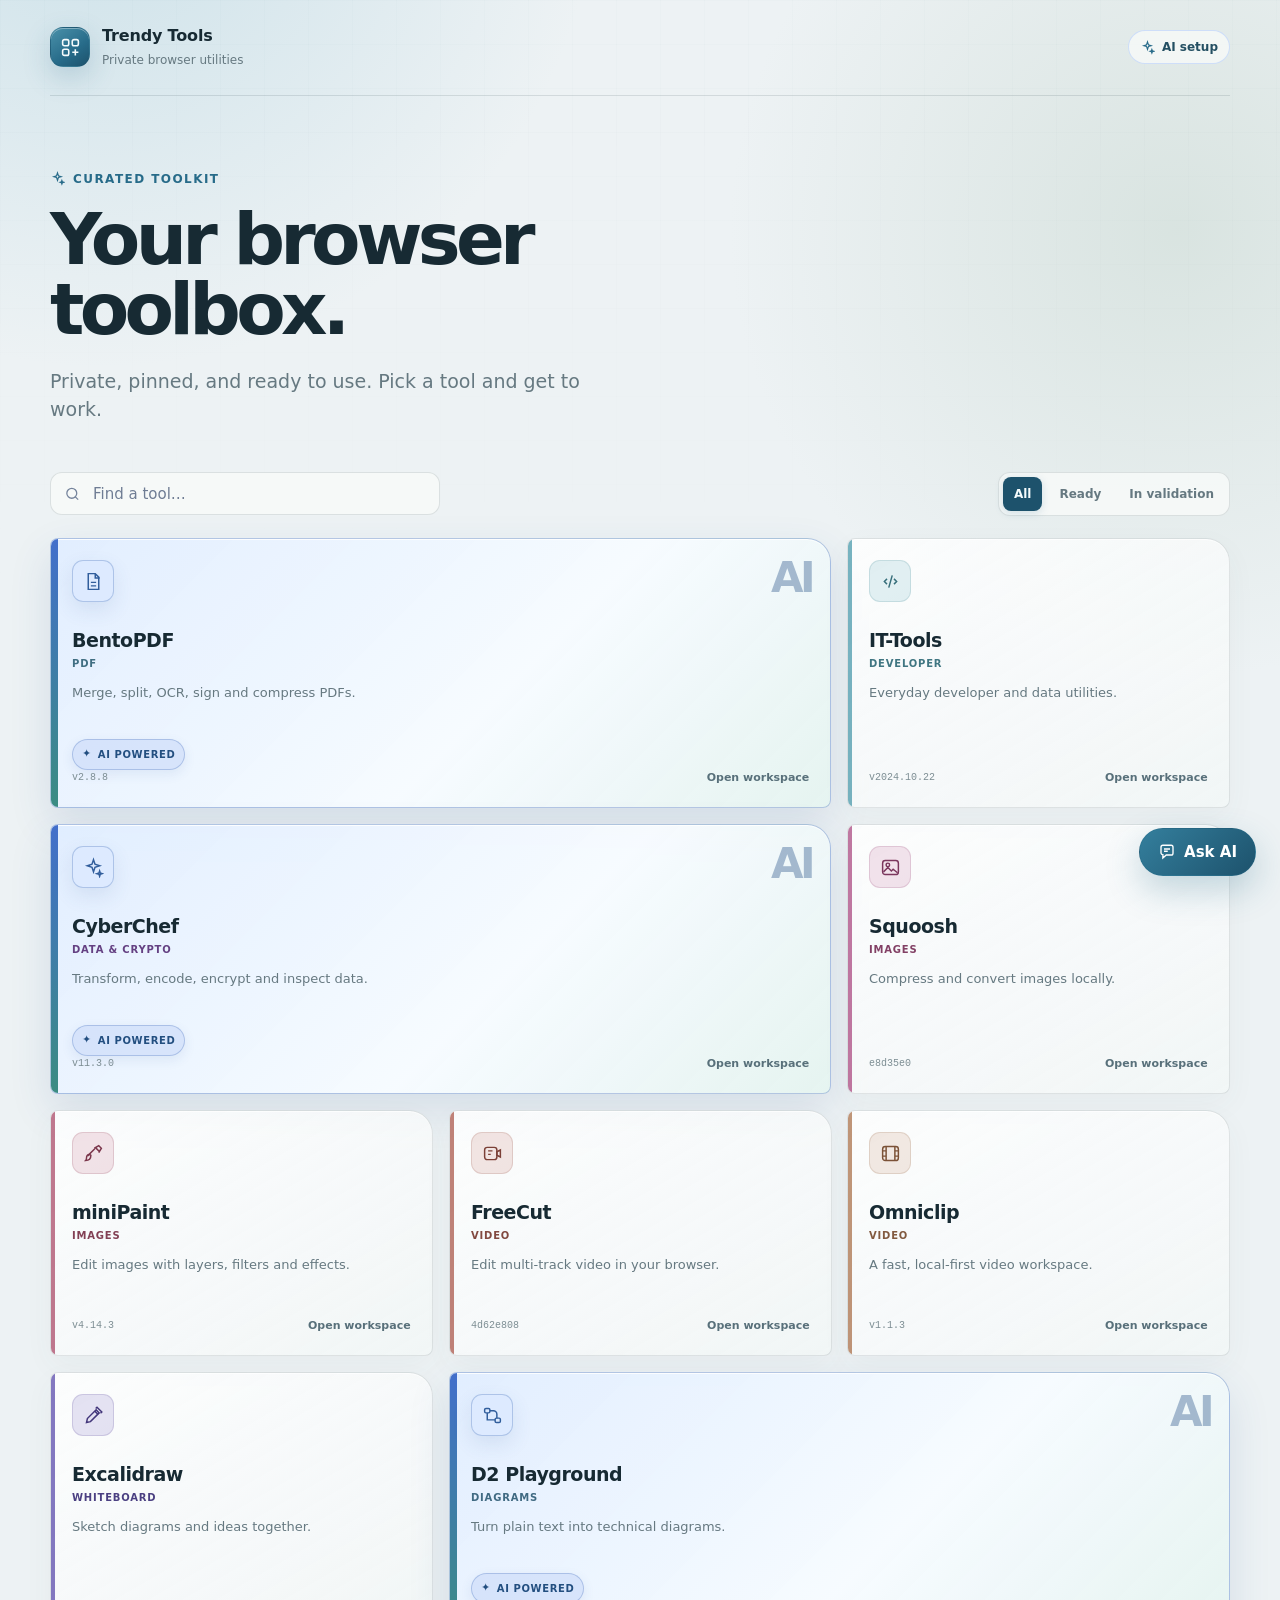
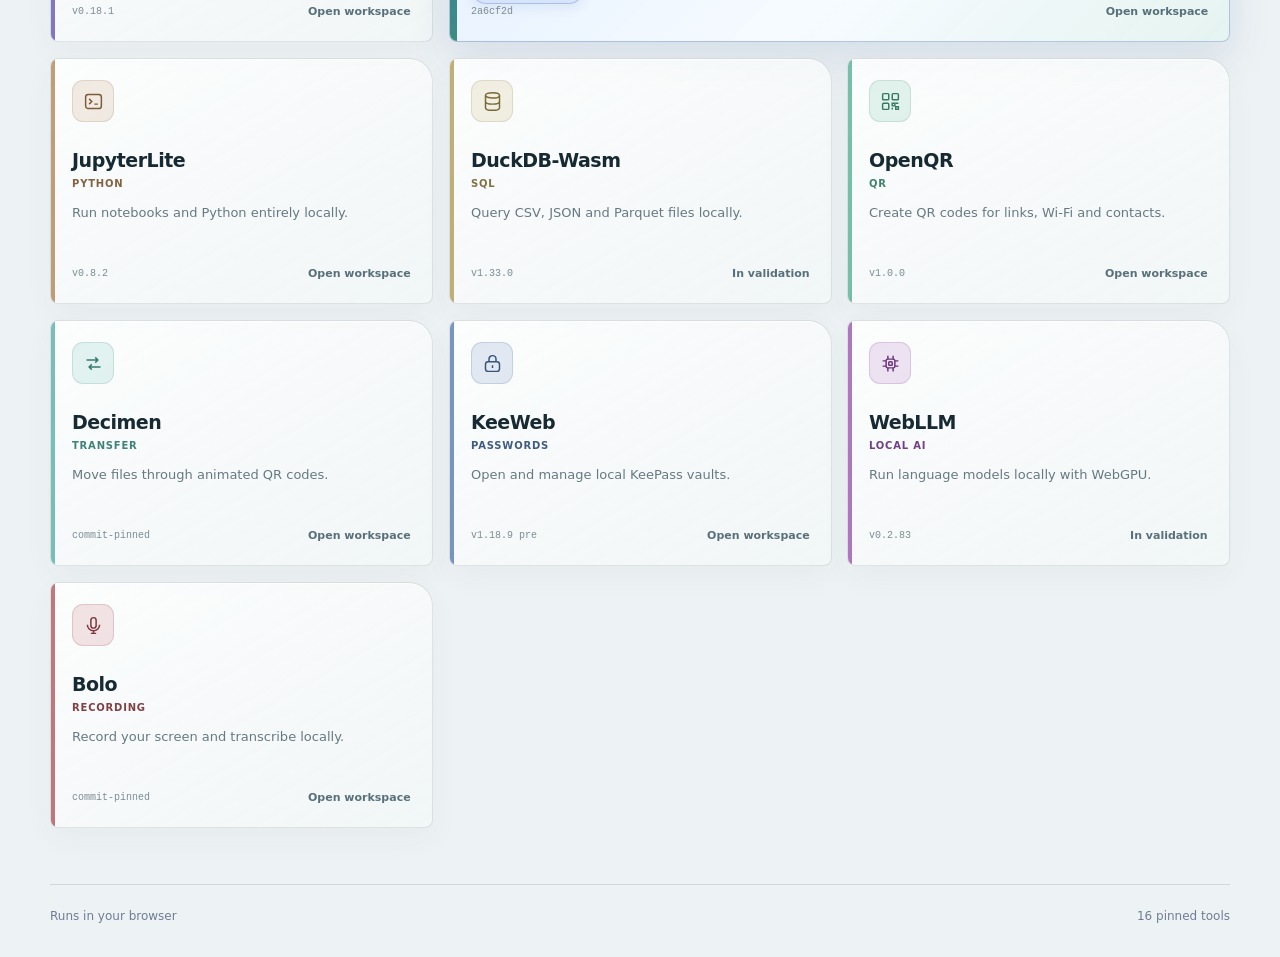
==== index.html @ bb96a2ab "feat: highlight AI-powered dashboard tools" ====
<!doctype html>
<html lang="en">
<head>
  <meta charset="utf-8">
  <meta name="viewport" content="width=device-width, initial-scale=1">
  <meta name="theme-color" content="#edf2f4">
  <link rel="icon" href="data:image/svg+xml,%3Csvg xmlns='http://www.w3.org/2000/svg' viewBox='0 0 64 64'%3E%3Crect width='64' height='64' rx='16' fill='%23536fe9'/%3E%3Cg fill='none' stroke='white' stroke-width='5' stroke-linecap='round' stroke-linejoin='round'%3E%3Crect x='16' y='16' width='13' height='13' rx='3'/%3E%3Crect x='35' y='16' width='13' height='13' rx='3'/%3E%3Crect x='16' y='35' width='13' height='13' rx='3'/%3E%3Cpath d='M41.5 35v13M35 41.5h13'/%3E%3C/g%3E%3C/svg%3E">
  <title>Trendy Tools — Private browser utilities</title>
  <meta name="description" content="A curated collection of private, version-locked browser tools.">
  <style>
    :root {
      color-scheme: light;
      --bg: #edf2f4;
      --surface: rgba(255, 255, 255, .7);
      --surface-solid: #f8faf9;
      --surface-hover: #ffffff;
      --line: rgba(35, 55, 66, .13);
      --line-strong: rgba(35, 55, 66, .24);
      --text: #172a33;
      --muted: #667981;
      --blue: #276b89;
      --blue-strong: #1d526c;
      --green: #28795c;
      --amber: #a76a22;
      --shadow: 0 22px 60px rgba(41, 62, 72, .12);
    }

    * { box-sizing: border-box; }
    html { scroll-behavior: smooth; }
    body {
      margin: 0;
      min-height: 100vh;
      color: var(--text);
      background:
        radial-gradient(circle at 8% -5%, rgba(164, 205, 220, .45), transparent 31rem),
        radial-gradient(circle at 92% 9%, rgba(206, 220, 214, .65), transparent 28rem),
        var(--bg);
      font: 15px/1.5 "Avenir Next", "Segoe UI", ui-sans-serif, system-ui, sans-serif;
      -webkit-font-smoothing: antialiased;
    }

    body::before {
      content: "";
      position: fixed;
      inset: 0;
      pointer-events: none;
      opacity: .36;
      background-image:
        linear-gradient(rgba(45,76,88,.045) 1px, transparent 1px),
        linear-gradient(90deg, rgba(45,76,88,.045) 1px, transparent 1px);
      background-size: 44px 44px;
      mask-image: linear-gradient(to bottom, #000, transparent 72%);
    }

    button, input { font: inherit; }
    a { color: inherit; }

    .shell { width: min(1180px, calc(100% - 40px)); margin: 0 auto; }

    .topbar {
      position: relative;
      z-index: 2;
      display: flex;
      align-items: center;
      justify-content: space-between;
      gap: 20px;
      padding: 24px 0;
      border-bottom: 1px solid var(--line);
    }

    .brand { display: flex; align-items: center; gap: 12px; text-decoration: none; }
    .brand-mark {
      display: grid;
      place-items: center;
      width: 40px;
      height: 40px;
      border: 1px solid rgba(31,77,96,.16);
      border-radius: 13px;
      color: #f5fbfc;
      background: linear-gradient(145deg, #4a91aa, #276b89 60%, #1d526c);
      box-shadow: 0 10px 28px rgba(39, 107, 137, .22), inset 0 1px rgba(255,255,255,.35);
    }
    .brand-mark svg { width: 21px; height: 21px; }
    .brand-copy strong { display: block; font-size: 16px; letter-spacing: -.01em; }
    .brand-copy span { color: var(--muted); font-size: 12px; }

    .top-meta { display: flex; align-items: center; gap: 9px; flex-wrap: wrap; justify-content: flex-end; }
    .chip {
      display: inline-flex;
      align-items: center;
      gap: 7px;
      min-height: 32px;
      padding: 6px 10px;
      border: 1px solid var(--line);
      border-radius: 999px;
      color: #506873;
      background: rgba(248, 250, 249, .72);
      font-size: 12px;
      font-weight: 650;
    }
    .chip svg { width: 14px; height: 14px; color: var(--blue); }
    .status-dot { width: 7px; height: 7px; border-radius: 50%; background: var(--green); box-shadow: 0 0 0 4px rgba(40, 121, 92, .1); }

    main { position: relative; z-index: 1; padding: 74px 0 56px; }
    .hero { max-width: 760px; animation: rise .65s cubic-bezier(.2,.75,.25,1) both; }
    .eyebrow {
      display: inline-flex;
      align-items: center;
      gap: 8px;
      margin-bottom: 16px;
      color: var(--blue);
      font-size: 12px;
      font-weight: 750;
      letter-spacing: .12em;
      text-transform: uppercase;
    }
    .eyebrow svg { width: 15px; height: 15px; }
    h1 {
      max-width: 680px;
      margin: 0;
      font-size: clamp(40px, 7vw, 72px);
      line-height: .98;
      letter-spacing: -.065em;
      text-wrap: balance;
    }
    .hero p {
      max-width: 560px;
      margin: 22px 0 0;
      color: var(--muted);
      font-size: clamp(16px, 2vw, 19px);
    }

    .controls {
      display: flex;
      align-items: center;
      justify-content: space-between;
      gap: 16px;
      margin: 48px 0 22px;
      animation: rise .65s .08s cubic-bezier(.2,.75,.25,1) both;
    }
    .search {
      position: relative;
      flex: 1;
      max-width: 390px;
    }
    .search svg {
      position: absolute;
      left: 14px;
      top: 50%;
      width: 17px;
      height: 17px;
      color: #74839b;
      transform: translateY(-50%);
      pointer-events: none;
    }
    .search input {
      width: 100%;
      height: 43px;
      padding: 0 15px 0 42px;
      border: 1px solid var(--line);
      border-radius: 12px;
      outline: none;
      color: var(--text);
      background: rgba(248, 250, 249, .82);
      transition: border-color .2s, box-shadow .2s, background .2s;
    }
    .search input::placeholder { color: #6f7d94; }
    .search input:focus { border-color: rgba(39, 107, 137, .55); background: #fff; box-shadow: 0 0 0 4px rgba(39,107,137,.1); }

    .filters { display: flex; gap: 6px; padding: 4px; border: 1px solid var(--line); border-radius: 12px; background: rgba(248, 250, 249, .82); }
    .filter {
      min-height: 34px;
      padding: 6px 11px;
      border: 0;
      border-radius: 8px;
      color: var(--muted);
      background: transparent;
      cursor: pointer;
      font-size: 12px;
      font-weight: 700;
      transition: color .18s, background .18s, box-shadow .18s;
    }
    .filter:hover { color: var(--text); }
    .filter.active { color: #f5fbfc; background: var(--blue-strong); box-shadow: 0 2px 8px rgba(39,107,137,.18); }

    .tools { display: grid; grid-template-columns: repeat(3, minmax(0, 1fr)); gap: 16px; }
    .tool {
      --hue: 220;
      position: relative;
      min-height: 246px;
      display: flex;
      flex-direction: column;
      padding: 21px;
      overflow: hidden;
      border: 1px solid var(--line);
      border-radius: 8px 24px 8px 8px;
      color: inherit;
      text-decoration: none;
      background: linear-gradient(150deg, rgba(255,255,255,.82), rgba(243,247,247,.72));
      box-shadow: 0 1px 0 rgba(255,255,255,.7) inset, 0 10px 30px rgba(65,84,91,.045);
      animation: card-in .55s calc(var(--i) * 38ms + 120ms) cubic-bezier(.2,.75,.25,1) both;
      transition: transform .22s ease, border-color .22s ease, background .22s ease, box-shadow .22s ease;
      cursor: pointer;
    }
    .tool::before {
      content: "";
      position: absolute;
      inset: 0 auto 0 0;
      width: 4px;
      background: hsl(var(--hue) 45% 45% / .7);
      transition: width .22s ease;
    }
    .tool:hover { transform: translateY(-5px); border-color: hsl(var(--hue) 35% 46% / .32); background: #fff; box-shadow: var(--shadow); }
    .tool:hover::before { width: 7px; }
    .tool.disabled { cursor: default; opacity: .66; }
    .tool.disabled:hover { transform: none; box-shadow: 0 10px 30px rgba(65,84,91,.045); }
    .tool[hidden] { display: none; }

    .tool-top { display: flex; justify-content: space-between; align-items: flex-start; gap: 12px; }
    .tool-icon {
      position: relative;
      z-index: 1;
      display: grid;
      place-items: center;
      width: 42px;
      height: 42px;
      flex: 0 0 42px;
      border: 1px solid hsl(var(--hue) 35% 42% / .18);
      border-radius: 11px;
      color: hsl(var(--hue) 38% 35%);
      background: hsl(var(--hue) 38% 88% / .68);
    }
    .tool-icon svg { width: 21px; height: 21px; }
    .tool h2 { margin: 27px 0 4px; font-size: 19px; line-height: 1.2; letter-spacing: -.025em; }
    .category { color: hsl(var(--hue) 34% 38%); font-size: 10px; font-weight: 800; letter-spacing: .08em; text-transform: uppercase; }
    .description { margin: 12px 0 22px; color: var(--muted); font-size: 13px; line-height: 1.52; flex: 1; }
    .tool-footer { display: flex; align-items: center; justify-content: space-between; gap: 10px; }
    .version { color: #7c8d93; font: 10px/1.2 ui-monospace, SFMono-Regular, Menlo, Consolas, monospace; }
    .availability { color: #58707a; font-size: 11px; font-weight: 750; }
    .ai-badge { display: inline-flex; align-items: center; gap: 6px; margin-top: 14px; padding: 6px 9px; width: max-content; border: 1px solid rgba(55, 97, 180, .28); border-radius: 999px; color: #234f80; background: rgba(207, 222, 250, .72); box-shadow: 0 4px 12px rgba(51, 91, 165, .1); font-size: 10px; font-weight: 850; letter-spacing: .06em; text-transform: uppercase; }
    .ai-badge::before { content: "✦"; font-size: 11px; }
    .tool.ai-featured { grid-column: span 2; min-height: 270px; border-color: rgba(57, 102, 175, .35); background: linear-gradient(135deg, rgba(224, 237, 255, .96), rgba(247, 251, 255, .94) 58%, rgba(228, 244, 240, .9)); box-shadow: 0 1px 0 rgba(255,255,255,.85) inset, 0 16px 42px rgba(49, 87, 143, .13); }
    .tool.ai-featured::before { width: 7px; background: linear-gradient(180deg, #426fcb, #3b8c82); }
    .tool.ai-featured::after { content: "AI"; position: absolute; top: 18px; right: 18px; color: rgba(38, 79, 135, .38); font-size: 42px; font-weight: 900; line-height: 1; letter-spacing: -.08em; }
    .tool.ai-featured .tool-icon { border-color: rgba(52, 96, 172, .28); color: #315e9c; background: rgba(220, 233, 255, .9); box-shadow: 0 8px 20px rgba(54, 93, 160, .12); }
    .tool.ai-featured:hover { border-color: rgba(45, 91, 166, .55); background: linear-gradient(135deg, #e3efff, #fff 58%, #e8f7f3); box-shadow: 0 24px 58px rgba(47, 85, 142, .2); }

    .empty { display: none; padding: 56px 20px; text-align: center; color: var(--muted); border: 1px dashed var(--line-strong); border-radius: 17px; }
    .empty.show { display: block; }
    .empty svg { width: 28px; height: 28px; margin-bottom: 8px; color: #74839b; }

    footer { position: relative; z-index: 1; padding: 0 0 32px; color: #6f7d94; font-size: 12px; }
    .footer-inner { display: flex; justify-content: space-between; gap: 16px; padding-top: 22px; border-top: 1px solid var(--line); }

    :focus-visible { outline: 2px solid #91b4ff; outline-offset: 3px; }
    @keyframes rise { from { opacity: 0; transform: translateY(14px); } to { opacity: 1; transform: translateY(0); } }
    @keyframes card-in { from { opacity: 0; transform: translateY(14px) scale(.985); } to { opacity: 1; transform: translateY(0) scale(1); } }

    .ai-trigger {
      display: inline-flex;
      align-items: center;
      gap: 7px;
      min-height: 34px;
      padding: 6px 11px;
      border: 1px solid rgba(120, 166, 255, .3);
      border-radius: 999px;
      color: #244f62;
      background: rgba(248,250,249,.78);
      cursor: pointer;
      font-size: 12px;
      font-weight: 750;
      transition: transform .18s, border-color .18s, background .18s;
    }
    .ai-trigger:hover { transform: translateY(-1px); border-color: rgba(39,107,137,.45); background: #fff; }
    .ai-trigger svg { width: 15px; height: 15px; color: var(--blue); }
    .ai-trigger.configured::after { content: ""; width: 6px; height: 6px; border-radius: 50%; background: var(--green); box-shadow: 0 0 0 3px rgba(85,223,160,.11); }

    .ai-dialog {
      width: min(520px, calc(100% - 28px));
      height: min(760px, calc(100vh - 28px));
      padding: 0;
      overflow: auto;
      border: 1px solid var(--line-strong);
      border-radius: 20px;
      color: var(--text);
      background: #f7faf9;
      box-shadow: 0 30px 90px rgba(38,55,64,.25);
    }
    .ai-dialog::backdrop { background: rgba(43,58,66,.42); backdrop-filter: blur(8px); }
    .ai-dialog[open] { animation: dialog-in .22s ease-out both; }
    .ai-panel { padding: 22px; }
    .ai-head { display: flex; align-items: flex-start; justify-content: space-between; gap: 18px; }
    .ai-title { display: flex; gap: 12px; align-items: center; }
    .ai-title-icon { display: grid; place-items: center; width: 40px; height: 40px; border: 1px solid rgba(39,107,137,.2); border-radius: 12px; color: var(--blue); background: rgba(185,219,229,.3); }
    .ai-title-icon svg { width: 20px; height: 20px; }
    .ai-title h2 { margin: 0; font-size: 18px; letter-spacing: -.02em; }
    .ai-title p { margin: 2px 0 0; color: var(--muted); font-size: 12px; }
    .icon-button { display: grid; place-items: center; width: 34px; height: 34px; padding: 0; border: 1px solid var(--line); border-radius: 9px; color: var(--muted); background: rgba(255,255,255,.55); cursor: pointer; }
    .icon-button:hover { color: var(--text); border-color: var(--line-strong); }
    .icon-button svg { width: 17px; height: 17px; }
    .ai-note { display: flex; gap: 9px; margin: 20px 0; padding: 11px 12px; border: 1px solid rgba(167,106,34,.18); border-radius: 11px; color: #81561f; background: rgba(219,188,142,.16); font-size: 12px; }
    .ai-note svg { width: 16px; height: 16px; flex: 0 0 16px; margin-top: 1px; color: var(--amber); }
    .ai-tabs { display: grid; grid-template-columns: repeat(3, 1fr); gap: 4px; padding: 4px; margin-bottom: 18px; border: 1px solid var(--line); border-radius: 12px; background: #e9eff0; }
    .ai-tab { min-height: 35px; border: 0; border-radius: 8px; color: var(--muted); background: transparent; cursor: pointer; font-size: 12px; font-weight: 750; }
    .ai-tab.active { color: #f7fbfc; background: var(--blue-strong); }
    .ai-provider-panel { display: grid; gap: 12px; }
    .ai-provider-panel[hidden], .ai-form[hidden], .ai-auth-models[hidden] { display: none; }
    .ai-auth-state { margin: 0; color: var(--muted); font-size: 13px; }
    .ai-auth-models { display: grid; gap: 9px; padding-top: 6px; }
    .ai-auth-models select { width: 100%; height: 43px; padding: 0 12px; border: 1px solid var(--line); border-radius: 10px; color: var(--text); background: #fff; }
    .ai-form { display: grid; gap: 15px; }
    .field { display: grid; gap: 7px; }
    .field-row { display: flex; align-items: center; justify-content: space-between; gap: 12px; }
    .field label, .field-label { color: #c9d3e4; font-size: 12px; font-weight: 700; }
    .field input, .field select {
      width: 100%;
      height: 43px;
      padding: 0 12px;
      border: 1px solid var(--line);
      border-radius: 10px;
      outline: none;
      color: var(--text);
      background: #fff;
      transition: border-color .18s, box-shadow .18s;
    }
    .field input:focus, .field select:focus { border-color: rgba(120,166,255,.62); box-shadow: 0 0 0 4px rgba(79,124,255,.1); }
     .field input[readonly] { color: #8795aa; background: #0d1321; }
     .field-inline { display: flex; gap: 8px; align-items: center; }
     .field-inline input { flex: 1; }
     .field-inline .btn { flex: 0 0 auto; white-space: nowrap; }
    .key-wrap { position: relative; }
    .key-wrap input { padding-right: 48px; font-family: ui-monospace, SFMono-Regular, Menlo, Consolas, monospace; }
    .key-toggle { position: absolute; right: 5px; top: 5px; width: 34px; height: 33px; border: 0; border-radius: 7px; color: #8492a8; background: transparent; cursor: pointer; }
    .key-toggle:hover { color: white; background: rgba(255,255,255,.05); }
    .key-toggle svg { width: 17px; height: 17px; }
    .field-hint { color: #718098; font-size: 11px; }
    .field-hint a { color: #9db9ff; text-decoration: none; }
    .field-hint a:hover { text-decoration: underline; }
    .ai-actions { display: flex; align-items: center; justify-content: space-between; gap: 12px; margin-top: 5px; padding-top: 17px; border-top: 1px solid var(--line); }
    .ai-actions-right { display: flex; gap: 8px; }
    .btn { min-height: 38px; padding: 8px 13px; border-radius: 9px; font-size: 12px; font-weight: 750; cursor: pointer; }
    .btn-secondary { border: 1px solid var(--line); color: #536a74; background: rgba(255,255,255,.55); }
    .btn-secondary:hover { color: var(--text); border-color: var(--line-strong); }
    .btn-primary { border: 1px solid rgba(39,107,137,.3); color: white; background: linear-gradient(135deg, #347f9d, #1d526c); box-shadow: 0 8px 20px rgba(39,107,137,.18); }
    .btn-primary:hover { filter: brightness(1.08); }
    .save-status { min-height: 18px; margin: 11px 0 0; color: var(--green); font-size: 11px; }
    .save-status.error { color: #ff8f9b; }
    .ask-ai-fab { position: fixed; right: 24px; bottom: 24px; z-index: 8; display: inline-flex; align-items: center; gap: 8px; min-height: 48px; padding: 0 18px; border: 1px solid rgba(39,107,137,.28); border-radius: 999px; color: #fff; background: linear-gradient(135deg, #347f9d, #1d526c); box-shadow: 0 14px 34px rgba(39,107,137,.26); cursor: pointer; font-weight: 800; }
    .ask-ai-fab:hover { transform: translateY(-2px); box-shadow: 0 18px 38px rgba(39,107,137,.32); }
    .ask-ai-fab svg { width: 18px; height: 18px; }
    .chat-dialog { width: min(680px, calc(100% - 28px)); height: min(720px, calc(100vh - 28px)); padding: 0; overflow: hidden; border: 1px solid var(--line-strong); border-radius: 20px; color: var(--text); background: #f7faf9; box-shadow: 0 30px 90px rgba(38,55,64,.28); }
    .chat-dialog::backdrop { background: rgba(43,58,66,.42); backdrop-filter: blur(8px); }
    .chat-shell { height: 100%; display: grid; grid-template-rows: auto 1fr auto; }
    .chat-head { display: flex; align-items: center; justify-content: space-between; gap: 16px; padding: 17px 19px; border-bottom: 1px solid var(--line); }
    .chat-title h2 { margin: 0; font-size: 17px; letter-spacing: -.02em; }
    .chat-title p { margin: 2px 0 0; color: var(--muted); font-size: 11px; }
    .chat-head-actions { display: flex; gap: 8px; }
    .chat-messages { min-height: 0; overflow-y: auto; padding: 22px; scroll-behavior: smooth; }
    .chat-empty { max-width: 410px; margin: 20% auto 0; color: var(--muted); text-align: center; }
    .chat-empty strong { display: block; margin-bottom: 5px; color: var(--text); font-size: 18px; }
    .chat-message { display: grid; gap: 5px; max-width: 88%; margin-bottom: 18px; }
    .chat-message.user { margin-left: auto; }
    .chat-role { color: #74868e; font-size: 10px; font-weight: 850; letter-spacing: .08em; text-transform: uppercase; }
    .chat-message.user .chat-role { text-align: right; }
    .chat-bubble { padding: 12px 14px; border: 1px solid var(--line); border-radius: 14px; background: #fff; line-height: 1.55; overflow-wrap: anywhere; }
    .chat-message.user .chat-bubble { color: #f7fbfc; border-color: transparent; border-bottom-right-radius: 4px; background: var(--blue-strong); }
    .chat-message.assistant .chat-bubble { border-bottom-left-radius: 4px; }
    .chat-message.error .chat-bubble { border-color: rgba(174,73,73,.25); background: #fff4f2; }
    .typing-indicator { display: inline-flex; align-items: center; gap: 4px; min-height: 18px; }
    .typing-indicator span { width: 6px; height: 6px; border-radius: 50%; background: #78909a; animation: typing-dot 1.1s infinite ease-in-out; }
    .typing-indicator span:nth-child(2) { animation-delay: .16s; }
    .typing-indicator span:nth-child(3) { animation-delay: .32s; }
    .chat-bubble > :first-child { margin-top: 0; }
    .chat-bubble > :last-child { margin-bottom: 0; }
    .chat-bubble p, .chat-bubble ul, .chat-bubble ol, .chat-bubble pre, .chat-bubble blockquote, .chat-bubble table { margin: .65em 0; }
    .chat-bubble ul, .chat-bubble ol { padding-left: 1.35em; }
    .chat-bubble a { color: #1d6687; text-decoration: underline; text-underline-offset: 2px; }
    .chat-message.user .chat-bubble a { color: #d5f2ff; }
    .chat-bubble code { padding: .12em .34em; border-radius: 4px; background: #e8eef0; font: .9em/1.4 ui-monospace, SFMono-Regular, Menlo, Consolas, monospace; }
    .chat-bubble pre { overflow-x: auto; padding: 12px; border-radius: 9px; color: #eaf4f6; background: #18303a; }
    .chat-bubble pre code { padding: 0; color: inherit; background: transparent; }
    .chat-bubble blockquote { padding-left: 12px; border-left: 3px solid #9bb8c4; color: var(--muted); }
    .chat-bubble table { width: 100%; border-collapse: collapse; font-size: 13px; }
    .chat-bubble th, .chat-bubble td { padding: 6px 8px; border: 1px solid var(--line); text-align: left; }
    .chat-compose { padding: 14px; border-top: 1px solid var(--line); background: rgba(237,242,244,.7); }
    .chat-compose-row { display: flex; align-items: flex-end; gap: 9px; }
    .chat-input { min-height: 46px; max-height: 150px; flex: 1; resize: none; padding: 12px 13px; border: 1px solid var(--line-strong); border-radius: 12px; outline: none; color: var(--text); background: #fff; }
    .chat-input:focus { border-color: rgba(39,107,137,.55); box-shadow: 0 0 0 4px rgba(39,107,137,.1); }
    .chat-send { width: 46px; height: 46px; display: grid; place-items: center; flex: 0 0 46px; border: 0; border-radius: 12px; color: #fff; background: var(--blue-strong); cursor: pointer; }
    .chat-send:disabled { cursor: default; opacity: .48; }
    .chat-send svg { width: 19px; height: 19px; }
    .chat-status { min-height: 17px; margin: 6px 2px 0; color: var(--muted); font-size: 10px; }
    @keyframes dialog-in { from { opacity: 0; transform: translateY(8px) scale(.985); } to { opacity: 1; transform: translateY(0) scale(1); } }
    @keyframes typing-dot { 0%, 60%, 100% { opacity: .32; transform: translateY(0); } 30% { opacity: 1; transform: translateY(-3px); } }

    @media (max-width: 980px) { .tools { grid-template-columns: repeat(3, minmax(0, 1fr)); } }
    @media (max-width: 740px) {
      .shell { width: min(100% - 28px, 1180px); }
      .topbar { align-items: flex-start; }
      .brand-copy span, .top-meta .chip:last-child { display: none; }
      main { padding-top: 52px; }
      .controls { align-items: stretch; flex-direction: column; margin-top: 38px; }
      .search { max-width: none; }
      .filters { width: max-content; max-width: 100%; overflow-x: auto; }
      .tools { grid-template-columns: repeat(2, minmax(0, 1fr)); }
    }
    @media (max-width: 500px) {
      .top-meta .chip:not(:first-child) { display: none; }
      .ai-trigger span { display: none; }
      .ai-trigger { width: 34px; padding: 0; justify-content: center; }
      .ai-actions { align-items: stretch; flex-direction: column; }
      .ai-actions-right { display: grid; grid-template-columns: 1fr 1fr; }
      .btn { width: 100%; }
      h1 { font-size: 43px; }
      .tools { grid-template-columns: 1fr; }
      .tool.ai-featured { grid-column: span 1; }
      .ask-ai-fab { right: 14px; bottom: 14px; }
      .chat-dialog { width: calc(100% - 14px); height: calc(100vh - 14px); }
      .chat-message { max-width: 94%; }
      .tool { min-height: 205px; }
      .footer-inner { flex-direction: column; }
    }
    @media (prefers-reduced-motion: reduce) {
      *, *::before, *::after { scroll-behavior: auto !important; animation-duration: .01ms !important; animation-delay: 0ms !important; transition-duration: .01ms !important; }
    }
  </style>
</head>
<body>
  <div class="shell">
    <header class="topbar">
      <a class="brand" href="/" aria-label="Trendy Tools home">
        <span class="brand-mark" aria-hidden="true">
          <svg viewBox="0 0 24 24" fill="none" stroke="currentColor" stroke-width="1.8"><rect x="3" y="3" width="7" height="7" rx="2"/><rect x="14" y="3" width="7" height="7" rx="2"/><rect x="3" y="14" width="7" height="7" rx="2"/><path d="M17.5 14v7M14 17.5h7"/></svg>
        </span>
        <span class="brand-copy"><strong>Trendy Tools</strong><span>Private browser utilities</span></span>
      </a>
      <div class="top-meta">
        <button class="ai-trigger" id="ai-open" type="button" aria-haspopup="dialog" aria-controls="ai-dialog">
          <svg viewBox="0 0 24 24" fill="none" stroke="currentColor" stroke-width="1.8" aria-hidden="true"><path d="m12 3 1.5 4.5L18 9l-4.5 1.5L12 15l-1.5-4.5L6 9l4.5-1.5L12 3Z"/><path d="m19 15 .8 2.2L22 18l-2.2.8L19 21l-.8-2.2L16 18l2.2-.8L19 15Z"/></svg>
          <span id="ai-trigger-label">AI setup</span>
        </button>
      </div>
    </header>
  </div>

  <main class="shell">
    <section class="hero">
      <div class="eyebrow">
        <svg viewBox="0 0 24 24" fill="none" stroke="currentColor" stroke-width="1.8"><path d="m12 3 1.5 4.5L18 9l-4.5 1.5L12 15l-1.5-4.5L6 9l4.5-1.5L12 3Z"/><path d="m19 15 .8 2.2L22 18l-2.2.8L19 21l-.8-2.2L16 18l2.2-.8L19 15Z"/></svg>
        Curated toolkit
      </div>
      <h1>Your browser toolbox.</h1>
      <p>Private, pinned, and ready to use. Pick a tool and get to work.</p>
    </section>

    <section class="controls" aria-label="Tool controls">
      <label class="search">
        <svg viewBox="0 0 24 24" fill="none" stroke="currentColor" stroke-width="1.8" aria-hidden="true"><circle cx="11" cy="11" r="7"/><path d="m20 20-4-4"/></svg>
        <input id="search" type="search" placeholder="Find a tool…" autocomplete="off">
      </label>
      <div class="filters" role="group" aria-label="Filter by availability">
        <button class="filter active" type="button" data-filter="all" aria-pressed="true">All</button>
        <button class="filter" type="button" data-filter="ready" aria-pressed="false">Ready</button>
        <button class="filter" type="button" data-filter="soon" aria-pressed="false">In validation</button>
      </div>
    </section>

    <section class="tools" id="tools" aria-live="polite"></section>
    <div class="empty" id="empty">
      <svg viewBox="0 0 24 24" fill="none" stroke="currentColor" stroke-width="1.7" aria-hidden="true"><circle cx="11" cy="11" r="7"/><path d="m20 20-4-4"/></svg>
      <div>No matching tools.</div>
    </div>
  </main>

  <footer>
    <div class="shell footer-inner"><span>Runs in your browser</span><span>16 pinned tools</span></div>
  </footer>

  <dialog class="ai-dialog" id="ai-dialog" aria-labelledby="ai-dialog-title">
    <div class="ai-panel">
      <div class="ai-head">
        <div class="ai-title">
          <span class="ai-title-icon" aria-hidden="true">
            <svg viewBox="0 0 24 24" fill="none" stroke="currentColor" stroke-width="1.8"><path d="M9 4h6M9 20h6M12 4v4M12 16v4"/><rect x="4" y="8" width="16" height="8" rx="4"/><circle cx="9" cy="12" r="1" fill="currentColor" stroke="none"/><circle cx="15" cy="12" r="1" fill="currentColor" stroke="none"/></svg>
          </span>
          <div><h2 id="ai-dialog-title">AI setup</h2><p>Saved only in this browser.</p></div>
        </div>
        <button class="icon-button" id="ai-close" type="button" aria-label="Close AI setup">
          <svg viewBox="0 0 24 24" fill="none" stroke="currentColor" stroke-width="1.8"><path d="m6 6 12 12M18 6 6 18"/></svg>
        </button>
      </div>

      <div class="ai-note">
        <svg viewBox="0 0 24 24" fill="none" stroke="currentColor" stroke-width="1.8" aria-hidden="true"><path d="M12 3 2.8 19h18.4L12 3Z"/><path d="M12 9v4M12 17h.01"/></svg>
        <span>Authentication stays in your browser. Manual keys are stored locally and should be rate-limited.</span>
      </div>

      <div class="ai-tabs" role="tablist" aria-label="AI provider">
        <button class="ai-tab active" id="ai-tab-openrouter" type="button" role="tab" aria-selected="true" aria-controls="ai-panel-openrouter">OpenRouter</button>
        <button class="ai-tab" id="ai-tab-puter" type="button" role="tab" aria-selected="false" aria-controls="ai-panel-puter">Puter</button>
        <button class="ai-tab" id="ai-tab-custom" type="button" role="tab" aria-selected="false" aria-controls="ai-form">Custom</button>
      </div>

      <section class="ai-provider-panel" id="ai-panel-openrouter" role="tabpanel" aria-labelledby="ai-tab-openrouter">
        <p class="ai-auth-state" id="ai-openrouter-state">OpenRouter is not authenticated.</p>
        <button class="btn btn-primary" id="ai-openrouter-auth" type="button">Authenticate</button>
        <div class="ai-auth-models" id="ai-openrouter-models" hidden>
          <div class="field-row"><label for="ai-openrouter-model">Model</label><span class="field-hint">Recommended: openrouter/free</span></div>
          <input id="ai-openrouter-search" type="search" placeholder="Search OpenRouter models…" autocomplete="off">
          <select id="ai-openrouter-model"></select>
          <button class="btn btn-secondary" id="ai-openrouter-load" type="button">Reload models</button>
        </div>
      </section>

      <section class="ai-provider-panel" id="ai-panel-puter" role="tabpanel" aria-labelledby="ai-tab-puter" hidden>
        <p class="ai-auth-state" id="ai-puter-state">Puter is not authenticated.</p>
        <button class="btn btn-primary" id="ai-puter-auth" type="button">Authenticate</button>
        <div class="ai-auth-models" id="ai-puter-models" hidden>
          <div class="field-row"><label for="ai-puter-model">Model</label><span class="field-hint">Choose a Puter model</span></div>
          <input id="ai-puter-search" type="search" placeholder="Search Puter models…" autocomplete="off">
          <select id="ai-puter-model"></select>
          <button class="btn btn-secondary" id="ai-puter-load" type="button">Reload models</button>
        </div>
      </section>

       <form class="ai-form" id="ai-form" hidden>
        <div class="field" id="ai-custom-url-field" hidden>
          <div class="field-row"><label for="ai-custom-url">Provider URL</label><span class="field-hint">OpenAI-compatible API base or chat endpoint</span></div>
          <input id="ai-custom-url" type="url" placeholder="https://example.com/v1" spellcheck="false">
        </div>

        <div class="field">
          <div class="field-row"><label for="ai-key">API key</label><span class="field-hint">Stored as plain text locally</span></div>
          <div class="key-wrap">
            <input id="ai-key" type="password" autocomplete="off" spellcheck="false" required>
            <button class="key-toggle" id="ai-key-toggle" type="button" aria-label="Show API key">
              <svg viewBox="0 0 24 24" fill="none" stroke="currentColor" stroke-width="1.8"><path d="M2.5 12s3.5-6 9.5-6 9.5 6 9.5 6-3.5 6-9.5 6-9.5-6-9.5-6Z"/><circle cx="12" cy="12" r="2.5"/></svg>
            </button>
          </div>
        </div>

        <div class="field">
          <div class="field-row"><label for="ai-model">Model ID</label><span class="field-hint" id="ai-model-status">Recommended free model is preselected</span></div>
          <div class="field-inline">
            <input id="ai-model" list="ai-models" required spellcheck="false">
            <button class="btn btn-secondary" id="ai-load-models" type="button">Load models</button>
          </div>
          <input id="ai-model-search" type="search" placeholder="Search loaded models…" autocomplete="off" spellcheck="false">
          <datalist id="ai-models"></datalist>
          <span class="field-hint">You can always enter a model ID manually. Loading models calls the provider's <code>/models</code> endpoint.</span>
        </div>

        <div class="field">
          <div class="field-row"><label for="ai-endpoint">API endpoint</label><span class="field-hint"><a id="ai-docs" href="#" target="_blank" rel="noopener noreferrer">Provider docs</a></span></div>
          <input id="ai-endpoint" type="url" readonly tabindex="-1">
        </div>

        <div class="ai-actions">
          <button class="btn btn-secondary" id="ai-clear" type="button">Clear setup</button>
          <div class="ai-actions-right">
            <button class="btn btn-secondary" id="ai-cancel" type="button">Cancel</button>
            <button class="btn btn-primary" type="submit">Save setup</button>
          </div>
        </div>
      </form>
      <p class="save-status" id="ai-status" role="status" aria-live="polite"></p>
    </div>
  </dialog>

  <button class="ask-ai-fab" id="ask-ai" type="button" hidden aria-haspopup="dialog" aria-controls="chat-dialog">
    <svg viewBox="0 0 24 24" fill="none" stroke="currentColor" stroke-width="1.8" aria-hidden="true"><path d="M4 5.5A2.5 2.5 0 0 1 6.5 3h11A2.5 2.5 0 0 1 20 5.5v8a2.5 2.5 0 0 1-2.5 2.5H11l-4.5 4v-4.5h0A2.5 2.5 0 0 1 4 13.5z"/><path d="M8 8h8M8 11h5"/></svg>
    Ask AI
  </button>

  <dialog class="chat-dialog" id="chat-dialog" aria-labelledby="chat-dialog-title">
    <div class="chat-shell">
      <div class="chat-head">
        <div class="chat-title"><h2 id="chat-dialog-title">Ask AI</h2><p id="chat-provider-label">Browser-local conversation</p></div>
        <div class="chat-head-actions"><button class="btn btn-secondary" id="chat-clear" type="button">Clear chat</button><button class="icon-button" id="chat-close" type="button" aria-label="Close Ask AI"><svg viewBox="0 0 24 24" fill="none" stroke="currentColor" stroke-width="1.8"><path d="m6 6 12 12M18 6 6 18"/></svg></button></div>
      </div>
      <div class="chat-messages" id="chat-messages" aria-live="polite"></div>
      <form class="chat-compose" id="chat-form">
        <div class="chat-compose-row"><textarea class="chat-input" id="chat-input" rows="1" placeholder="Ask anything about your tools…" aria-label="Message"></textarea><button class="chat-send" id="chat-send" type="submit" aria-label="Send message"><svg viewBox="0 0 24 24" fill="none" stroke="currentColor" stroke-width="2"><path d="m4 4 16 8-16 8 3-8-3-8ZM7 12h13"/></svg></button></div>
        <p class="chat-status" id="chat-status" role="status" aria-live="polite"></p>
      </form>
    </div>
  </dialog>

  <script src="https://js.puter.com/v2/"></script>
  <script>
    const AI_STORAGE_KEY = 'trendytools.ai.v1';
    const OPENROUTER_PKCE_KEY = 'trendytools.openrouter.pkce.v1';
     const aiProviders = {
      openrouter: {
        label: 'OpenRouter',
        baseUrl: 'https://openrouter.ai/api/v1',
        docs: 'https://openrouter.ai/docs/quickstart',
        placeholder: 'sk-or-v1-…',
        defaultModel: 'openrouter/free',
        models: ['openrouter/free']
      },
      bai: {
        label: 'B.AI',
        baseUrl: 'https://api.b.ai/v1',
        docs: 'https://docs.b.ai/llmservice/api/',
        placeholder: 'Enter your B.AI key',
        defaultModel: 'deepseek-v4-flash',
        models: ['deepseek-v4-flash']
      }
    };

     function endpointFor(url) {
       const value = url.trim().replace(/\/+$/, '');
       return value.endsWith('/chat/completions') ? value : `${value}/chat/completions`;
     }

     function baseUrlFor(url) {
       return endpointFor(url).replace(/\/chat\/completions$/, '');
     }

     function base64Url(bytes) {
       return btoa(String.fromCharCode(...new Uint8Array(bytes))).replaceAll('+', '-').replaceAll('/', '_').replaceAll('=', '');
     }

     async function startOpenRouterAuth() {
       const verifier = base64Url(crypto.getRandomValues(new Uint8Array(48)));
       const challenge = base64Url(await crypto.subtle.digest('SHA-256', new TextEncoder().encode(verifier)));
       sessionStorage.setItem(OPENROUTER_PKCE_KEY, verifier);
       const auth = new URL('https://openrouter.ai/auth');
       auth.searchParams.set('callback_url', `${location.origin}${location.pathname}`);
       auth.searchParams.set('code_challenge', challenge);
       auth.searchParams.set('code_challenge_method', 'S256');
       auth.searchParams.set('key_label', 'Trendy Tools');
       location.assign(auth);
     }

     function loadPuter() {
       if (window.puter) return Promise.resolve(window.puter);
       return new Promise((resolve, reject) => {
         const existing = document.querySelector('script[data-puter-sdk]');
         if (existing) {
           existing.addEventListener('load', () => resolve(window.puter), { once: true });
           existing.addEventListener('error', reject, { once: true });
           return;
         }
         const script = document.createElement('script');
         script.src = 'https://js.puter.com/v2/';
         script.dataset.puterSdk = 'true';
         script.onload = () => resolve(window.puter);
         script.onerror = () => reject(new Error('Could not load Puter.js.'));
         document.head.appendChild(script);
       });
     }

     function readAISettings() {
       try {
         const value = JSON.parse(localStorage.getItem(AI_STORAGE_KEY));
         if (value?.transport === 'puter' && value.provider === 'puter') return value;
         if (value?.provider === 'opencode' && typeof value.apiKey === 'string') {
           return { ...value, transport: 'openai', provider: 'custom', providerLabel: 'Custom provider', baseUrl: 'https://opencode.ai/zen/v1', endpoint: 'https://opencode.ai/zen/v1/chat/completions' };
         }
         return value && (aiProviders[value.provider] || value.provider === 'custom') && typeof value.apiKey === 'string' && typeof value.endpoint === 'string' ? value : null;
       } catch { return null; }
     }

    function setupAISettings() {
      const dialog = document.querySelector('#ai-dialog');
      const form = document.querySelector('#ai-form');
      const openButton = document.querySelector('#ai-open');
      const closeButton = document.querySelector('#ai-close');
       const cancelButton = document.querySelector('#ai-cancel');
       const clearButton = document.querySelector('#ai-clear');
       const tabs = [...document.querySelectorAll('.ai-tab')];
       const panels = [...document.querySelectorAll('.ai-provider-panel')];
       const openRouterAuth = document.querySelector('#ai-openrouter-auth');
       const puterAuth = document.querySelector('#ai-puter-auth');
       const openRouterState = document.querySelector('#ai-openrouter-state');
       const puterState = document.querySelector('#ai-puter-state');
       const openRouterModels = document.querySelector('#ai-openrouter-models');
       const puterModels = document.querySelector('#ai-puter-models');
       const openRouterModel = document.querySelector('#ai-openrouter-model');
       const puterModel = document.querySelector('#ai-puter-model');
       const openRouterSearch = document.querySelector('#ai-openrouter-search');
       const puterSearch = document.querySelector('#ai-puter-search');
       const openRouterLoad = document.querySelector('#ai-openrouter-load');
       const puterLoad = document.querySelector('#ai-puter-load');
       const providerInput = { value: 'custom' };
      const keyInput = document.querySelector('#ai-key');
      const keyToggle = document.querySelector('#ai-key-toggle');
       const modelInput = document.querySelector('#ai-model');
       const modelSearch = document.querySelector('#ai-model-search');
       const loadModels = document.querySelector('#ai-load-models');
       const models = document.querySelector('#ai-models');
       const endpoint = document.querySelector('#ai-endpoint');
       const customUrlField = document.querySelector('#ai-custom-url-field');
       const customUrl = document.querySelector('#ai-custom-url');
       const modelStatus = document.querySelector('#ai-model-status');
      const docs = document.querySelector('#ai-docs');
       const status = document.querySelector('#ai-status');
       const triggerLabel = document.querySelector('#ai-trigger-label');
       let lastProvider = 'custom';
       let availableModels = [];
       const authModels = { openrouter: [], puter: [] };
       let activeTab = 'openrouter';

       function activateTab(name) {
         activeTab = name;
         tabs.forEach(tab => {
           const active = tab.id === `ai-tab-${name}`;
           tab.classList.toggle('active', active);
           tab.setAttribute('aria-selected', String(active));
         });
         panels.forEach(panel => { panel.hidden = panel.id !== `ai-panel-${name}`; });
         form.hidden = name !== 'custom';
         if (name !== 'custom') updateAuthPanel(name);
       }

       function updateAuthPanel(name) {
         const saved = readAISettings();
         const isOpenRouter = name === 'openrouter';
         const authenticated = saved?.transport === (isOpenRouter ? 'openai' : 'puter') && saved?.provider === (isOpenRouter ? 'openrouter' : 'puter');
         const state = isOpenRouter ? openRouterState : puterState;
         const auth = isOpenRouter ? openRouterAuth : puterAuth;
         const modelsPanel = isOpenRouter ? openRouterModels : puterModels;
         state.textContent = authenticated ? `${isOpenRouter ? 'OpenRouter' : 'Puter'} authenticated.` : `${isOpenRouter ? 'OpenRouter' : 'Puter'} is not authenticated.`;
         auth.textContent = authenticated ? 'Re-authenticate' : 'Authenticate';
         modelsPanel.hidden = !authenticated;
         if (authenticated) {
           const select = isOpenRouter ? openRouterModel : puterModel;
           if (saved.model && ![...select.options].some(option => option.value === saved.model)) {
             const option = document.createElement('option'); option.value = saved.model; option.textContent = saved.model; select.appendChild(option);
           }
           select.value = saved.model || '';
         }
       }

       function renderAuthModels(name, models) {
         authModels[name] = models;
         const search = name === 'openrouter' ? openRouterSearch : puterSearch;
         const select = name === 'openrouter' ? openRouterModel : puterModel;
         const query = search.value.trim().toLowerCase();
         select.replaceChildren(...models.filter(model => !query || model.toLowerCase().includes(query)).map(model => { const option = document.createElement('option'); option.value = model; option.textContent = model; return option; }));
       }

       async function loadAuthModels(name) {
         const saved = readAISettings();
         if (!saved) return;
         const button = name === 'openrouter' ? openRouterLoad : puterLoad;
         button.disabled = true;
         try {
           let models;
           if (name === 'openrouter') {
             const response = await fetch('https://openrouter.ai/api/v1/models/user', { headers: { Authorization: `Bearer ${saved.apiKey}` } });
             const payload = await response.json();
             if (!response.ok) throw new Error(payload?.error?.message || `Model loading failed (${response.status})`);
             models = (payload.data || []).map(item => item.id).filter(Boolean);
           } else {
             const puter = await loadPuter();
             models = (await puter.ai.listModels()).map(item => item.id).filter(Boolean);
           }
           renderAuthModels(name, [...new Set(models)].sort());
         } catch (error) {
           status.textContent = error.message || 'Could not load models.';
           status.classList.add('error');
         } finally { button.disabled = false; }
       }

       function saveAuthModel(name) {
         const saved = readAISettings();
         if (!saved) return;
         const select = name === 'openrouter' ? openRouterModel : puterModel;
         if (!select.value) return;
         localStorage.setItem(AI_STORAGE_KEY, JSON.stringify({ ...saved, model: select.value, updatedAt: new Date().toISOString() }));
         status.textContent = `${select.value} selected.`;
         status.classList.remove('error');
         updateTrigger();
       }

       function providerLabel(settings) {
         return settings.provider === 'puter' ? 'Puter' : aiProviders[settings.provider]?.label || settings.providerLabel || 'Custom provider';
       }

       function updateTrigger() {
         const saved = readAISettings();
         openButton.classList.toggle('configured', Boolean(saved));
         triggerLabel.textContent = saved ? providerLabel(saved) : 'AI setup';
         openButton.title = saved ? `AI configured with ${providerLabel(saved)}` : 'Configure AI provider';
         window.updateAskAIVisibility?.();
       }

       function applyModels(list) {
         availableModels = [...new Set(list.filter(Boolean))].sort();
         renderModels();
         return availableModels;
       }

       function renderModels() {
         const query = modelSearch.value.trim().toLowerCase();
         const visible = availableModels.filter(model => !query || model.toLowerCase().includes(query));
         models.innerHTML = visible.map(model => `<option value="${model}"></option>`).join('');
       }

        function applyProvider(provider, replaceModel = true, saved = null) {
          if (provider !== 'custom' && provider !== 'puter') provider = 'custom';
         if (provider === 'puter') {
           form.hidden = true;
           lastProvider = provider;
           return;
         }
         const config = aiProviders[provider];
         const custom = provider === 'custom';
         customUrlField.hidden = !custom;
         customUrl.value = custom ? (saved?.baseUrl || '') : '';
         const url = custom ? customUrl.value : config.baseUrl;
         endpoint.value = url ? endpointFor(url) : '';
         docs.href = custom ? 'https://platform.openai.com/docs/api-reference/models/list' : config.docs;
         keyInput.placeholder = custom ? 'Enter provider API key' : config.placeholder;
         applyModels(custom ? (saved?.models || []) : config.models);
         if (replaceModel) modelInput.value = saved?.model || (config?.defaultModel || '');
         modelStatus.textContent = custom ? 'Enter a URL, then load available models' : 'Recommended free model is preselected';
         lastProvider = provider;
       }

        function populate() {
          const saved = readAISettings();
          const customSaved = saved?.provider === 'custom' ? saved : null;
           providerInput.value = 'custom';
           applyProvider('custom', true, customSaved);
          keyInput.value = customSaved?.apiKey || '';
          modelInput.value = customSaved?.model || '';
         modelSearch.value = '';
        keyInput.type = 'password';
        keyToggle.setAttribute('aria-label', 'Show API key');
         status.textContent = '';
         status.classList.remove('error');
         form.hidden = true;
           activateTab(saved?.provider === 'custom' ? 'custom' : saved?.provider === 'puter' ? 'puter' : 'openrouter');
         if (saved?.provider === 'puter' || saved?.provider === 'openrouter') void loadAuthModels(saved.provider);
       }

      openButton.addEventListener('click', () => {
        populate();
        dialog.showModal();
       });
      closeButton.addEventListener('click', () => dialog.close());
      cancelButton.addEventListener('click', () => dialog.close());
      dialog.addEventListener('click', event => {
        if (event.target === dialog) dialog.close();
      });
       tabs.forEach(tab => tab.addEventListener('click', () => activateTab(tab.id.replace('ai-tab-', ''))));
       openRouterAuth.addEventListener('click', () => { status.textContent = 'Opening OpenRouter…'; void startOpenRouterAuth(); });
       puterAuth.addEventListener('click', async () => {
         puterAuth.disabled = true;
         status.textContent = 'Opening Puter sign-in…';
         status.classList.remove('error');
         try {
           const puter = await loadPuter();
           await puter.auth.signIn();
           localStorage.setItem(AI_STORAGE_KEY, JSON.stringify({ version: 2, transport: 'puter', provider: 'puter', providerLabel: 'Puter', model: 'gpt-5-nano', updatedAt: new Date().toISOString() }));
           status.textContent = 'Puter AI enabled in this browser.';
           updateTrigger();
           activateTab('puter');
           void loadAuthModels('puter');
         } catch (error) {
           status.textContent = error?.message || 'Puter sign-in was not completed.';
           status.classList.add('error');
         } finally { puterAuth.disabled = false; }
       });
       openRouterLoad.addEventListener('click', () => void loadAuthModels('openrouter'));
       puterLoad.addEventListener('click', () => void loadAuthModels('puter'));
       openRouterSearch.addEventListener('input', () => renderAuthModels('openrouter', authModels.openrouter));
       puterSearch.addEventListener('input', () => renderAuthModels('puter', authModels.puter));
       openRouterModel.addEventListener('change', () => saveAuthModel('openrouter'));
       puterModel.addEventListener('change', () => saveAuthModel('puter'));
       customUrl.addEventListener('input', () => { if (providerInput.value === 'custom') endpoint.value = customUrl.value ? endpointFor(customUrl.value) : ''; });
       modelSearch.addEventListener('input', renderModels);
       loadModels.addEventListener('click', async () => {
          const provider = 'custom';
          const url = customUrl.value;
         if (!url) { modelStatus.textContent = 'Enter a provider URL first.'; return; }
         loadModels.disabled = true;
         modelStatus.textContent = 'Loading models…';
         try {
           const response = await fetch(`${baseUrlFor(url)}/models`, { headers: { Authorization: `Bearer ${keyInput.value.trim()}` } });
           const payload = await response.json().catch(() => ({}));
           if (!response.ok) throw new Error(payload?.error?.message || `Model loading failed (${response.status})`);
           const loaded = applyModels((payload.data || payload.models || []).map(item => typeof item === 'string' ? item : item.id));
           modelStatus.textContent = `${loaded.length} models loaded. Search or choose one.`;
         } catch (error) {
           modelStatus.textContent = error.message || 'Could not load models.';
         } finally { loadModels.disabled = false; }
       });
      keyToggle.addEventListener('click', () => {
        const showing = keyInput.type === 'text';
        keyInput.type = showing ? 'password' : 'text';
        keyToggle.setAttribute('aria-label', showing ? 'Show API key' : 'Hide API key');
      });
      form.addEventListener('submit', event => {
        event.preventDefault();
        if (!form.reportValidity()) return;
          const provider = 'custom';
           const baseUrl = baseUrlFor(customUrl.value);
          if (!baseUrl || !/^https:\/\//i.test(baseUrl)) { customUrl.focus(); status.textContent = 'Use an HTTPS provider URL.'; status.classList.add('error'); return; }
         localStorage.setItem(AI_STORAGE_KEY, JSON.stringify({
           version: 2,
           transport: 'openai',
          provider,
           providerLabel: 'Custom provider',
          apiKey: keyInput.value.trim(),
          model: modelInput.value.trim(),
           baseUrl,
           endpoint: endpointFor(baseUrl),
           models: availableModels,
          protocol: 'openai-chat-completions',
          updatedAt: new Date().toISOString()
        }));
        status.textContent = 'Saved in this browser.';
        status.classList.remove('error');
        updateTrigger();
      });
      clearButton.addEventListener('click', () => {
        if (readAISettings() && !confirm('Remove the saved AI setup from this browser?')) return;
        localStorage.removeItem(AI_STORAGE_KEY);
        populate();
        status.textContent = 'AI setup cleared.';
        updateTrigger();
      });
       updateTrigger();
     }

    async function finishOpenRouterAuth() {
      const params = new URLSearchParams(location.search);
      const code = params.get('code');
      const verifier = sessionStorage.getItem(OPENROUTER_PKCE_KEY);
      if (!code || !verifier) return;
      const status = document.querySelector('#ai-status');
      try {
        const response = await fetch('https://openrouter.ai/api/v1/auth/keys', {
          method: 'POST',
          headers: { 'Content-Type': 'application/json' },
          body: JSON.stringify({ code, code_verifier: verifier, code_challenge_method: 'S256' })
        });
        const payload = await response.json().catch(() => ({}));
        if (!response.ok || !payload.key) throw new Error(payload?.error?.message || `OpenRouter authorization failed (${response.status}).`);
        localStorage.setItem(AI_STORAGE_KEY, JSON.stringify({
          version: 2,
          transport: 'openai',
          provider: 'openrouter',
          providerLabel: 'OpenRouter',
          apiKey: payload.key,
          model: 'openrouter/free',
          baseUrl: 'https://openrouter.ai/api/v1',
          endpoint: 'https://openrouter.ai/api/v1/chat/completions',
          protocol: 'openai-chat-completions',
          updatedAt: new Date().toISOString()
        }));
        status.textContent = 'OpenRouter AI enabled with the free model router.';
        const button = document.querySelector('#ai-open');
        const label = document.querySelector('#ai-trigger-label');
        button.classList.add('configured');
        button.title = 'AI configured with OpenRouter';
        label.textContent = 'OpenRouter';
        const dialog = document.querySelector('#ai-dialog');
        if (dialog?.open) { activateTab('openrouter'); void loadAuthModels('openrouter'); }
      } catch (error) {
        status.textContent = error?.message || 'Could not finish OpenRouter authorization.';
        status.classList.add('error');
      } finally {
        sessionStorage.removeItem(OPENROUTER_PKCE_KEY);
        params.delete('code');
        const query = params.toString();
        history.replaceState({}, '', `${location.pathname}${query ? `?${query}` : ''}${location.hash}`);
      }
    }

    const CHAT_DB_NAME = 'trendytools-chat';
    const AI_CAPABILITIES_URL = '/ai-capabilities.json';
    const CHAT_DB_VERSION = 1;
    const CHAT_STORE = 'messages';
    const CHAT_CONTEXT_TOKENS = 3000;
    const CHAT_SYSTEM_PROMPT = `You are the tool-selection assistant for Trendy Tools, a privacy-first collection of browser utilities.

When the user describes a task, first decide whether one or more LIVE TOOL CATALOG entries can do it.
- Recommend the most appropriate live tool first. Prefer one best match; mention multiple tools only when the task genuinely needs a workflow or comparison.
- State briefly why the tool matches the task and include its provided Open tool URL as a Markdown link.
- Use only capabilities stated in the catalog or focused details. Never recommend an unlisted or planned tool and never invent a capability.
- If no live tool fits, say so clearly instead of forcing a recommendation.
- If the request is ambiguous, ask one short clarifying question.
- Do not claim you processed a file, opened a tool, or inspected browser state. You only advise and link the user to tools.
- Answer concisely and use Markdown when it improves readability.`;
    let aiCapabilitiesPromise;

    function loadAICapabilities() {
      if (!aiCapabilitiesPromise) aiCapabilitiesPromise = fetch(AI_CAPABILITIES_URL, { cache: 'no-store' }).then(response => { if (!response.ok) throw new Error(`Capability catalog failed (${response.status}).`); return response.json(); });
      return aiCapabilitiesPromise;
    }

    function capabilityIndex(tools) {
      return tools.map(tool => `${tool.name}: ${tool.summary} Key capabilities: ${tool.capabilities.slice(0, 6).join(', ')}. Open: ${location.origin}${tool.route}`).join('\n');
    }

    function selectRelevantCapabilities(tools, query) {
      const aliases = { pdf: ['document'], qr: ['code'], image: ['photo', 'picture'], video: ['clip', 'movie'], diagram: ['chart', 'flowchart', 'architecture'], password: ['vault', 'keepass'], python: ['notebook', 'code'], compress: ['reduce', 'shrink', 'optimize'], convert: ['conversion', 'format'], transfer: ['send', 'move', 'share'] };
      const terms = query.toLowerCase().split(/[^a-z0-9]+/).filter(term => term.length > 2);
      const expandedTerms = [...new Set(terms.flatMap(term => [term, ...Object.entries(aliases).filter(([, values]) => values.includes(term)).map(([key]) => key), ...(aliases[term] || [])]))];
      const ranked = tools.map(tool => {
        const searchable = [tool.name, tool.category, tool.summary, ...tool.capabilities, ...tool.inputs, ...tool.outputs].join(' ').toLowerCase();
        const score = expandedTerms.reduce((total, term) => total + (searchable.includes(term) ? (tool.name.toLowerCase().includes(term) ? 8 : tool.capabilities.some(capability => capability.toLowerCase().includes(term)) ? 3 : 1) : 0), 0);
        return { tool, score };
      }).filter(item => item.score > 0).sort((a, b) => b.score - a.score);
      return ranked.slice(0, 4).map(item => item.tool);
    }

    function capabilityDetails(tools) {
      return tools.map(tool => [
        `${tool.name} details:`,
        `- Category: ${tool.category}`,
        `- Summary: ${tool.summary}`,
        `- Capabilities: ${tool.capabilities.join(', ')}`,
        `- Inputs: ${tool.inputs.join(', ')}`,
        `- Outputs: ${tool.outputs.join(', ')}`,
        `- Privacy: ${tool.privacy}`,
        tool.aiFeatures.length ? `- AI features: ${tool.aiFeatures.join(' ')}` : '',
        tool.guidance.length ? `- Guidance: ${tool.guidance.join(' ')}` : '',
        `- Open tool: ${location.origin}${tool.route}`
      ].filter(Boolean).join('\n')).join('\n\n');
    }

    function openChatDatabase() {
      return new Promise((resolve, reject) => {
        const request = indexedDB.open(CHAT_DB_NAME, CHAT_DB_VERSION);
        request.onupgradeneeded = () => {
          const db = request.result;
          if (!db.objectStoreNames.contains(CHAT_STORE)) db.createObjectStore(CHAT_STORE, { keyPath: 'id', autoIncrement: true });
        };
        request.onsuccess = () => resolve(request.result);
        request.onerror = () => reject(request.error || new Error('Could not open chat history.'));
      });
    }

    async function chatStore(mode, callback) {
      const db = await openChatDatabase();
      try {
        return await new Promise((resolve, reject) => {
          const transaction = db.transaction(CHAT_STORE, mode);
          const request = callback(transaction.objectStore(CHAT_STORE));
          if (request) { request.onsuccess = () => resolve(request.result); request.onerror = () => reject(request.error); }
          else { transaction.oncomplete = () => resolve(); transaction.onerror = () => reject(transaction.error); }
        });
      } finally { db.close(); }
    }

    const loadChatMessages = () => chatStore('readonly', store => store.getAll());
    const saveChatMessage = message => chatStore('readwrite', store => store.add(message));
    const clearChatMessages = () => chatStore('readwrite', store => store.clear());

    function estimateTokens(text) {
      return Math.ceil(text.length / 4) + 6;
    }

    function buildChatContext(history, userContent, catalogContext = '') {
      const systemContent = `${CHAT_SYSTEM_PROMPT}\n\n${catalogContext}`.trim();
      const system = { role: 'system', content: systemContent };
      const newest = { role: 'user', content: userContent };
      let used = estimateTokens(systemContent) + estimateTokens(userContent);
      const selected = [];
      for (let index = history.length - 1; index >= 0; index--) {
        const message = history[index];
        if (!['user', 'assistant'].includes(message.role) || message.status === 'error') continue;
        const cost = estimateTokens(message.content);
        if (used + cost > CHAT_CONTEXT_TOKENS) break;
        selected.unshift({ role: message.role, content: message.content });
        used += cost;
      }
      return [system, ...selected, newest];
    }

    function escapeHtml(value) {
      return value.replace(/[&<>"']/g, character => ({ '&': '&amp;', '<': '&lt;', '>': '&gt;', '"': '&quot;', "'": '&#39;' })[character]);
    }

    function inlineMarkdown(value) {
      let output = escapeHtml(value);
      output = output.replace(/`([^`]+)`/g, '<code>$1</code>');
      output = output.replace(/\*\*([^*]+)\*\*/g, '<strong>$1</strong>').replace(/__([^_]+)__/g, '<strong>$1</strong>');
      output = output.replace(/(^|[^*])\*([^*\n]+)\*/g, '$1<em>$2</em>').replace(/(^|[^_])_([^_\n]+)_/g, '$1<em>$2</em>');
      output = output.replace(/\[([^\]]+)\]\(([^)\s]+)\)/g, (_, label, url) => /^https?:\/\//i.test(url) ? `<a href="${url}" target="_blank" rel="noopener noreferrer">${label}</a>` : label);
      return output;
    }

    function renderMarkdown(source) {
      const codeBlocks = [];
      const protectedSource = source.replace(/```([^\n`]*)\n?([\s\S]*?)```/g, (_, language, code) => {
        const token = `\u0000CODE${codeBlocks.length}\u0000`;
        codeBlocks.push(`<pre><code data-language="${escapeHtml(language.trim())}">${escapeHtml(code.replace(/\n$/, ''))}</code></pre>`);
        return token;
      });
      const lines = protectedSource.replace(/\r/g, '').split('\n');
      const html = [];
      let paragraph = [];
      let listType = '';
      let tableRows = [];
      const flushParagraph = () => { if (paragraph.length) { html.push(`<p>${inlineMarkdown(paragraph.join('\n')).replaceAll('\n', '<br>')}</p>`); paragraph = []; } };
      const flushList = () => { if (listType) { html.push(`</${listType}>`); listType = ''; } };
      const flushTable = () => {
        if (!tableRows.length) return;
        const rows = tableRows.map(row => row.replace(/^\||\|$/g, '').split('|').map(cell => inlineMarkdown(cell.trim())));
        html.push('<table><thead><tr>' + rows[0].map(cell => `<th>${cell}</th>`).join('') + '</tr></thead><tbody>' + rows.slice(2).map(row => '<tr>' + row.map(cell => `<td>${cell}</td>`).join('') + '</tr>').join('') + '</tbody></table>');
        tableRows = [];
      };
      for (let index = 0; index < lines.length; index++) {
        const line = lines[index];
        if (/^\u0000CODE\d+\u0000$/.test(line)) { flushParagraph(); flushList(); flushTable(); html.push(line); continue; }
        if (line.includes('|') && lines[index + 1]?.match(/^\s*\|?\s*:?-{3,}/)) { flushParagraph(); flushList(); tableRows.push(line, lines[++index]); while (lines[index + 1]?.includes('|')) tableRows.push(lines[++index]); flushTable(); continue; }
        const heading = line.match(/^(#{1,6})\s+(.+)$/);
        if (heading) { flushParagraph(); flushList(); flushTable(); html.push(`<h${heading[1].length}>${inlineMarkdown(heading[2])}</h${heading[1].length}>`); continue; }
        const list = line.match(/^\s*([-*+] |\d+\. )(.+)$/);
        if (list) { flushParagraph(); flushTable(); const nextType = /\d/.test(list[1][0]) ? 'ol' : 'ul'; if (listType !== nextType) { flushList(); listType = nextType; html.push(`<${listType}>`); } html.push(`<li>${inlineMarkdown(list[2])}</li>`); continue; }
        if (/^>\s?/.test(line)) { flushParagraph(); flushList(); flushTable(); html.push(`<blockquote>${inlineMarkdown(line.replace(/^>\s?/, ''))}</blockquote>`); continue; }
        if (!line.trim()) { flushParagraph(); flushList(); flushTable(); continue; }
        paragraph.push(line);
      }
      flushParagraph(); flushList(); flushTable();
      return html.join('').replace(/\u0000CODE(\d+)\u0000/g, (_, index) => codeBlocks[Number(index)]);
    }

    async function streamOpenAIChat(settings, messages, onChunk, signal) {
      const response = await fetch(settings.endpoint, {
        method: 'POST',
        headers: { Authorization: `Bearer ${settings.apiKey}`, 'Content-Type': 'application/json' },
        body: JSON.stringify({ model: settings.model, stream: true, messages }),
        signal
      });
      if (!response.ok || !response.body) {
        const payload = await response.json().catch(() => ({}));
        throw new Error(payload?.error?.message || `Provider request failed (${response.status}).`);
      }
      const reader = response.body.getReader();
      const decoder = new TextDecoder();
      let buffer = '';
      while (true) {
        const { value, done } = await reader.read();
        buffer += decoder.decode(value || new Uint8Array(), { stream: !done });
        const events = buffer.split('\n\n');
        buffer = events.pop() || '';
        for (const event of events) for (const line of event.split('\n')) {
          if (!line.startsWith('data:')) continue;
          const data = line.slice(5).trim();
          if (!data || data === '[DONE]') continue;
          const payload = JSON.parse(data);
          const chunk = payload?.choices?.[0]?.delta?.content;
          if (typeof chunk === 'string') onChunk(chunk);
        }
        if (done) break;
      }
    }

    async function streamPuterChat(settings, messages, onChunk) {
      const puter = await loadPuter();
      const stream = await puter.ai.chat(messages, { model: settings.model || 'gpt-5-nano', stream: true });
      for await (const part of stream) {
        const chunk = typeof part === 'string' ? part : part?.text || part?.delta?.content || '';
        if (chunk) onChunk(chunk);
      }
    }

    function setupDashboardChat() {
      const button = document.querySelector('#ask-ai');
      const dialog = document.querySelector('#chat-dialog');
      const close = document.querySelector('#chat-close');
      const clear = document.querySelector('#chat-clear');
      const form = document.querySelector('#chat-form');
      const input = document.querySelector('#chat-input');
      const send = document.querySelector('#chat-send');
      const messagesElement = document.querySelector('#chat-messages');
      const status = document.querySelector('#chat-status');
      const providerLabel = document.querySelector('#chat-provider-label');
      let history = [];
      let busy = false;
      let controller;

      window.updateAskAIVisibility = () => { button.hidden = !readAISettings(); };

      function scrollToLatest() { messagesElement.scrollTop = messagesElement.scrollHeight; }
      function messageElement(message) {
        const article = document.createElement('article');
        article.className = `chat-message ${message.role}${message.status === 'error' ? ' error' : ''}`;
        const role = document.createElement('div'); role.className = 'chat-role'; role.textContent = message.role === 'user' ? 'You' : 'AI';
        const bubble = document.createElement('div'); bubble.className = 'chat-bubble'; bubble.innerHTML = renderMarkdown(message.content || '');
        article.append(role, bubble);
        return { article, bubble };
      }
      function renderHistory() {
        messagesElement.replaceChildren();
        if (!history.length) {
          const empty = document.createElement('div'); empty.className = 'chat-empty'; empty.innerHTML = '<strong>How can I help?</strong><span>Your conversation stays in this browser.</span>'; messagesElement.appendChild(empty); return;
        }
        history.forEach(message => messagesElement.appendChild(messageElement(message).article));
        scrollToLatest();
      }
      async function restoreHistory() {
        try { history = (await loadChatMessages()).sort((a, b) => a.id - b.id); renderHistory(); }
        catch (error) { status.textContent = error.message || 'Could not load chat history.'; }
      }
      function setBusy(value) { busy = value; input.disabled = value; send.disabled = value || !input.value.trim(); clear.disabled = value; }
      async function submitMessage() {
        const settings = readAISettings();
        const content = input.value.trim();
        if (!settings || !content || busy) return;
        const previousHistory = [...history];
        const userMessage = { role: 'user', content, status: 'complete', createdAt: Date.now() };
        userMessage.id = await saveChatMessage(userMessage);
        history.push(userMessage);
        input.value = ''; input.style.height = '';
        renderHistory(); setBusy(true); status.textContent = `Using ${settings.providerLabel || settings.provider} · ${settings.model}`;
        const assistant = { role: 'assistant', content: '', status: 'streaming', createdAt: Date.now() };
        const rendered = messageElement(assistant); messagesElement.appendChild(rendered.article); scrollToLatest();
        rendered.bubble.innerHTML = '<span class="typing-indicator" aria-label="AI is typing"><span></span><span></span><span></span></span>';
        controller = new AbortController();
        let context;
        try {
          const catalog = await loadAICapabilities();
          const relevant = selectRelevantCapabilities(catalog.tools, content);
          const catalogContext = [
            'LIVE TOOL CATALOG. These are the only tools you may recommend; all entries below are live.',
            capabilityIndex(catalog.tools),
            relevant.length ? `FOCUSED TOOL DETAILS:\n${capabilityDetails(relevant)}` : 'No focused tool match; answer generally and do not invent tool capabilities.'
          ].join('\n\n');
          context = buildChatContext(previousHistory, content, catalogContext);
        } catch (error) {
          status.textContent = error.message || 'Could not load the tool capability catalog.';
          context = buildChatContext(previousHistory, content);
        }
        try {
          const append = chunk => { assistant.content += chunk; rendered.bubble.innerHTML = renderMarkdown(assistant.content); scrollToLatest(); };
          if (settings.transport === 'puter') await streamPuterChat(settings, context, append);
          else await streamOpenAIChat(settings, context, append, controller.signal);
          if (!assistant.content.trim()) throw new Error('The provider returned an empty response.');
          assistant.status = 'complete'; assistant.id = await saveChatMessage(assistant); history.push(assistant); status.textContent = '';
        } catch (error) {
          assistant.status = 'error';
          if (!assistant.content) assistant.content = error.name === 'AbortError' ? 'Response cancelled.' : error.message || 'Could not get a response.';
          rendered.article.classList.add('error'); rendered.bubble.innerHTML = renderMarkdown(assistant.content); status.textContent = 'The incomplete reply was not added to saved history.';
        } finally { controller = undefined; setBusy(false); input.focus(); }
      }

      button.addEventListener('click', async () => {
        const settings = readAISettings();
        if (!settings) return;
        providerLabel.textContent = `${settings.providerLabel || settings.provider} · ${settings.model}`;
        dialog.showModal(); await restoreHistory(); setTimeout(() => input.focus(), 0);
      });
      close.addEventListener('click', () => { controller?.abort(); dialog.close(); });
      dialog.addEventListener('cancel', event => event.preventDefault());
      clear.addEventListener('click', async () => {
        if (history.length && !confirm('Clear the complete saved chat history?')) return;
        await clearChatMessages(); history = []; renderHistory(); status.textContent = 'Chat history cleared.';
      });
      form.addEventListener('submit', event => { event.preventDefault(); void submitMessage(); });
      input.addEventListener('keydown', event => { if (event.key === 'Enter' && !event.shiftKey) { event.preventDefault(); void submitMessage(); } });
      input.addEventListener('input', () => { input.style.height = ''; input.style.height = `${Math.min(input.scrollHeight, 150)}px`; send.disabled = busy || !input.value.trim(); });
      window.addEventListener('storage', event => { if (event.key === AI_STORAGE_KEY) window.updateAskAIVisibility(); });
      window.addEventListener('focus', window.updateAskAIVisibility);
      window.updateAskAIVisibility();
    }

     const tools = [
       { name:'BentoPDF', category:'PDF', description:'Merge, split, OCR, sign and compress PDFs.', version:'v2.8.8', ready:true, ai:true, id:'bentopdf', icon:'document', hue:198 },
      { name:'IT-Tools', category:'Developer', description:'Everyday developer and data utilities.', version:'v2024.10.22', ready:true, id:'it-tools', icon:'code', hue:191 },
       { name:'CyberChef', category:'Data & Crypto', description:'Transform, encode, encrypt and inspect data.', version:'v11.3.0', ready:true, ai:true, id:'cyberchef', icon:'spark', hue:273 },
      { name:'Squoosh', category:'Images', description:'Compress and convert images locally.', version:'e8d35e0', ready:true, id:'squoosh', icon:'image', hue:326 },
      { name:'miniPaint', category:'Images', description:'Edit images with layers, filters and effects.', version:'v4.14.3', ready:true, id:'minipaint', icon:'brush', hue:342 },
      { name:'FreeCut', category:'Video', description:'Edit multi-track video in your browser.', version:'4d62e808', ready:true, id:'freecut', icon:'video', hue:8 },
      { name:'Omniclip', category:'Video', description:'A fast, local-first video workspace.', version:'v1.1.3', ready:true, id:'omniclip', icon:'film', hue:24 },
      { name:'Excalidraw', category:'Whiteboard', description:'Sketch diagrams and ideas together.', version:'v0.18.1', ready:true, id:'excalidraw', icon:'pen', hue:250 },
       { name:'D2 Playground', category:'Diagrams', description:'Turn plain text into technical diagrams.', version:'2a6cf2d', ready:true, ai:true, id:'d2-playground', icon:'nodes', hue:202 },
      { name:'JupyterLite', category:'Python', description:'Run notebooks and Python entirely locally.', version:'v0.8.2', ready:true, id:'jupyterlite', icon:'terminal', hue:32 },
      { name:'DuckDB-Wasm', category:'SQL', description:'Query CSV, JSON and Parquet files locally.', version:'v1.33.0', ready:false, id:'duckdb-wasm', icon:'database', hue:45 },
      { name:'OpenQR', category:'QR', description:'Create QR codes for links, Wi-Fi and contacts.', version:'v1.0.0', ready:true, id:'openqr', icon:'qr', hue:160 },
      { name:'Decimen', category:'Transfer', description:'Move files through animated QR codes.', version:'commit-pinned', ready:true, id:'decimen', icon:'transfer', hue:173 },
      { name:'KeeWeb', category:'Passwords', description:'Open and manage local KeePass vaults.', version:'v1.18.9 pre', ready:true, id:'keeweb', icon:'lock', hue:215 },
      { name:'WebLLM', category:'Local AI', description:'Run language models locally with WebGPU.', version:'v0.2.83', ready:false, id:'web-llm', icon:'cpu', hue:285 },
      { name:'Bolo', category:'Recording', description:'Record your screen and transcribe locally.', version:'commit-pinned', ready:true, id:'bolo', icon:'mic', hue:355 }
    ];

    const icons = {
      document:'<svg viewBox="0 0 24 24" fill="none" stroke="currentColor" stroke-width="1.7"><path d="M6 3h8l4 4v14H6z"/><path d="M14 3v5h5M9 13h6M9 17h6"/></svg>',
      code:'<svg viewBox="0 0 24 24" fill="none" stroke="currentColor" stroke-width="1.7"><path d="m8 9-3 3 3 3M16 9l3 3-3 3M14 5l-4 14"/></svg>',
      spark:'<svg viewBox="0 0 24 24" fill="none" stroke="currentColor" stroke-width="1.7"><path d="m12 3 1.7 5.3L19 10l-5.3 1.7L12 17l-1.7-5.3L5 10l5.3-1.7L12 3Z"/><path d="m19 16 .7 2.3L22 19l-2.3.7L19 22l-.7-2.3L16 19l2.3-.7L19 16Z"/></svg>',
      image:'<svg viewBox="0 0 24 24" fill="none" stroke="currentColor" stroke-width="1.7"><rect x="3" y="4" width="18" height="16" rx="3"/><circle cx="9" cy="9" r="2"/><path d="m4 17 5-5 4 4 2-2 5 4"/></svg>',
      brush:'<svg viewBox="0 0 24 24" fill="none" stroke="currentColor" stroke-width="1.7"><path d="m14 5 5 5M13 6l5-3 3 3-3 5M13.5 6.5 5 15"/><path d="M9 14c0 4-2 6-6 6 2-2 0-4 2-6 1-1 3-1 4 0Z"/></svg>',
      video:'<svg viewBox="0 0 24 24" fill="none" stroke="currentColor" stroke-width="1.7"><rect x="3" y="5" width="14" height="14" rx="3"/><path d="m17 10 4-2v8l-4-2z"/><path d="M7 9h5M7 13h3"/></svg>',
      film:'<svg viewBox="0 0 24 24" fill="none" stroke="currentColor" stroke-width="1.7"><rect x="3" y="4" width="18" height="16" rx="3"/><path d="M7 4v16M17 4v16M3 9h4M17 9h4M3 15h4M17 15h4"/></svg>',
      pen:'<svg viewBox="0 0 24 24" fill="none" stroke="currentColor" stroke-width="1.7"><path d="m4 20 4.5-1 10-10-3.5-3.5-10 10L4 20Z"/><path d="m13.5 7 3.5 3.5M14.5 4l1.5-1.5L21.5 8 20 9.5"/></svg>',
      nodes:'<svg viewBox="0 0 24 24" fill="none" stroke="currentColor" stroke-width="1.7"><rect x="3" y="4" width="6" height="5" rx="1.5"/><rect x="15" y="15" width="6" height="5" rx="1.5"/><path d="M9 6.5h4a4 4 0 0 1 4 4V15M6 9v8h9"/></svg>',
      terminal:'<svg viewBox="0 0 24 24" fill="none" stroke="currentColor" stroke-width="1.7"><rect x="3" y="4" width="18" height="16" rx="3"/><path d="m7 9 3 3-3 3M13 15h4"/></svg>',
      database:'<svg viewBox="0 0 24 24" fill="none" stroke="currentColor" stroke-width="1.7"><ellipse cx="12" cy="5" rx="8" ry="3"/><path d="M4 5v7c0 1.7 3.6 3 8 3s8-1.3 8-3V5M4 12v7c0 1.7 3.6 3 8 3s8-1.3 8-3v-7"/></svg>',
      qr:'<svg viewBox="0 0 24 24" fill="none" stroke="currentColor" stroke-width="1.7"><rect x="3" y="3" width="7" height="7" rx="1"/><rect x="14" y="3" width="7" height="7" rx="1"/><rect x="3" y="14" width="7" height="7" rx="1"/><path d="M14 14h3v3h-3zM18 18h3v3h-3zM18 14h3M14 19v2"/></svg>',
      transfer:'<svg viewBox="0 0 24 24" fill="none" stroke="currentColor" stroke-width="1.7"><path d="M4 8h13M14 5l3 3-3 3M20 16H7M10 13l-3 3 3 3"/></svg>',
      lock:'<svg viewBox="0 0 24 24" fill="none" stroke="currentColor" stroke-width="1.7"><rect x="4" y="10" width="16" height="11" rx="3"/><path d="M8 10V7a4 4 0 0 1 8 0v3M12 14v3"/></svg>',
      cpu:'<svg viewBox="0 0 24 24" fill="none" stroke="currentColor" stroke-width="1.7"><rect x="7" y="7" width="10" height="10" rx="2"/><path d="M9 3v4M15 3v4M9 17v4M15 17v4M3 9h4M17 9h4M3 15h4M17 15h4"/><rect x="10" y="10" width="4" height="4" rx="1"/></svg>',
      mic:'<svg viewBox="0 0 24 24" fill="none" stroke="currentColor" stroke-width="1.7"><rect x="9" y="3" width="6" height="12" rx="3"/><path d="M5 11a7 7 0 0 0 14 0M12 18v3M9 21h6"/></svg>'
    };

    const arrow = '<svg viewBox="0 0 24 24" fill="none" stroke="currentColor" stroke-width="2" aria-hidden="true"><path d="M5 12h14M14 7l5 5-5 5"/></svg>';
    const clock = '<svg viewBox="0 0 24 24" fill="none" stroke="currentColor" stroke-width="1.8" aria-hidden="true"><circle cx="12" cy="12" r="9"/><path d="M12 7v5l3 2"/></svg>';
    const grid = document.querySelector('#tools');
    const search = document.querySelector('#search');
    const empty = document.querySelector('#empty');
    let filter = 'all';

    function render() {
      const query = search.value.trim().toLowerCase();
      const visible = tools.filter(tool => {
        const statusMatch = filter === 'all' || (filter === 'ready' ? tool.ready : !tool.ready);
        const textMatch = `${tool.name} ${tool.category} ${tool.description}`.toLowerCase().includes(query);
        return statusMatch && textMatch;
      });

       grid.innerHTML = visible.map((tool, index) => `${tool.ready ? `<a class="tool ${tool.ai ? 'ai-featured' : ''}" href="/tools/${tool.id}/" style="--hue:${tool.hue};--i:${index}" aria-label="Open ${tool.name}">` : `<article class="tool disabled" style="--hue:${tool.hue};--i:${index}">`}
           <div class="tool-top">
             <span class="tool-icon" aria-hidden="true">${icons[tool.icon]}</span>
           </div>
           <h2>${tool.name}</h2>
           <span class="category">${tool.category}</span>
           <p class="description">${tool.description}</p>
           ${tool.ai ? '<span class="ai-badge">AI powered</span>' : ''}
           <div class="tool-footer">
             <span class="version">${tool.version}</span>
             <span class="availability">${tool.ready ? 'Open workspace' : 'In validation'}</span>
           </div>
         ${tool.ready ? '</a>' : '</article>'}`).join('');

      empty.classList.toggle('show', visible.length === 0);
    }

    search.addEventListener('input', render);
    document.querySelectorAll('.filter').forEach(button => {
      button.addEventListener('click', () => {
        filter = button.dataset.filter;
        document.querySelectorAll('.filter').forEach(item => {
          const active = item === button;
          item.classList.toggle('active', active);
          item.setAttribute('aria-pressed', String(active));
        });
        render();
      });
    });

    render();
    setupAISettings();
    setupDashboardChat();
    void finishOpenRouterAuth();
  </script>
</body>
</html>
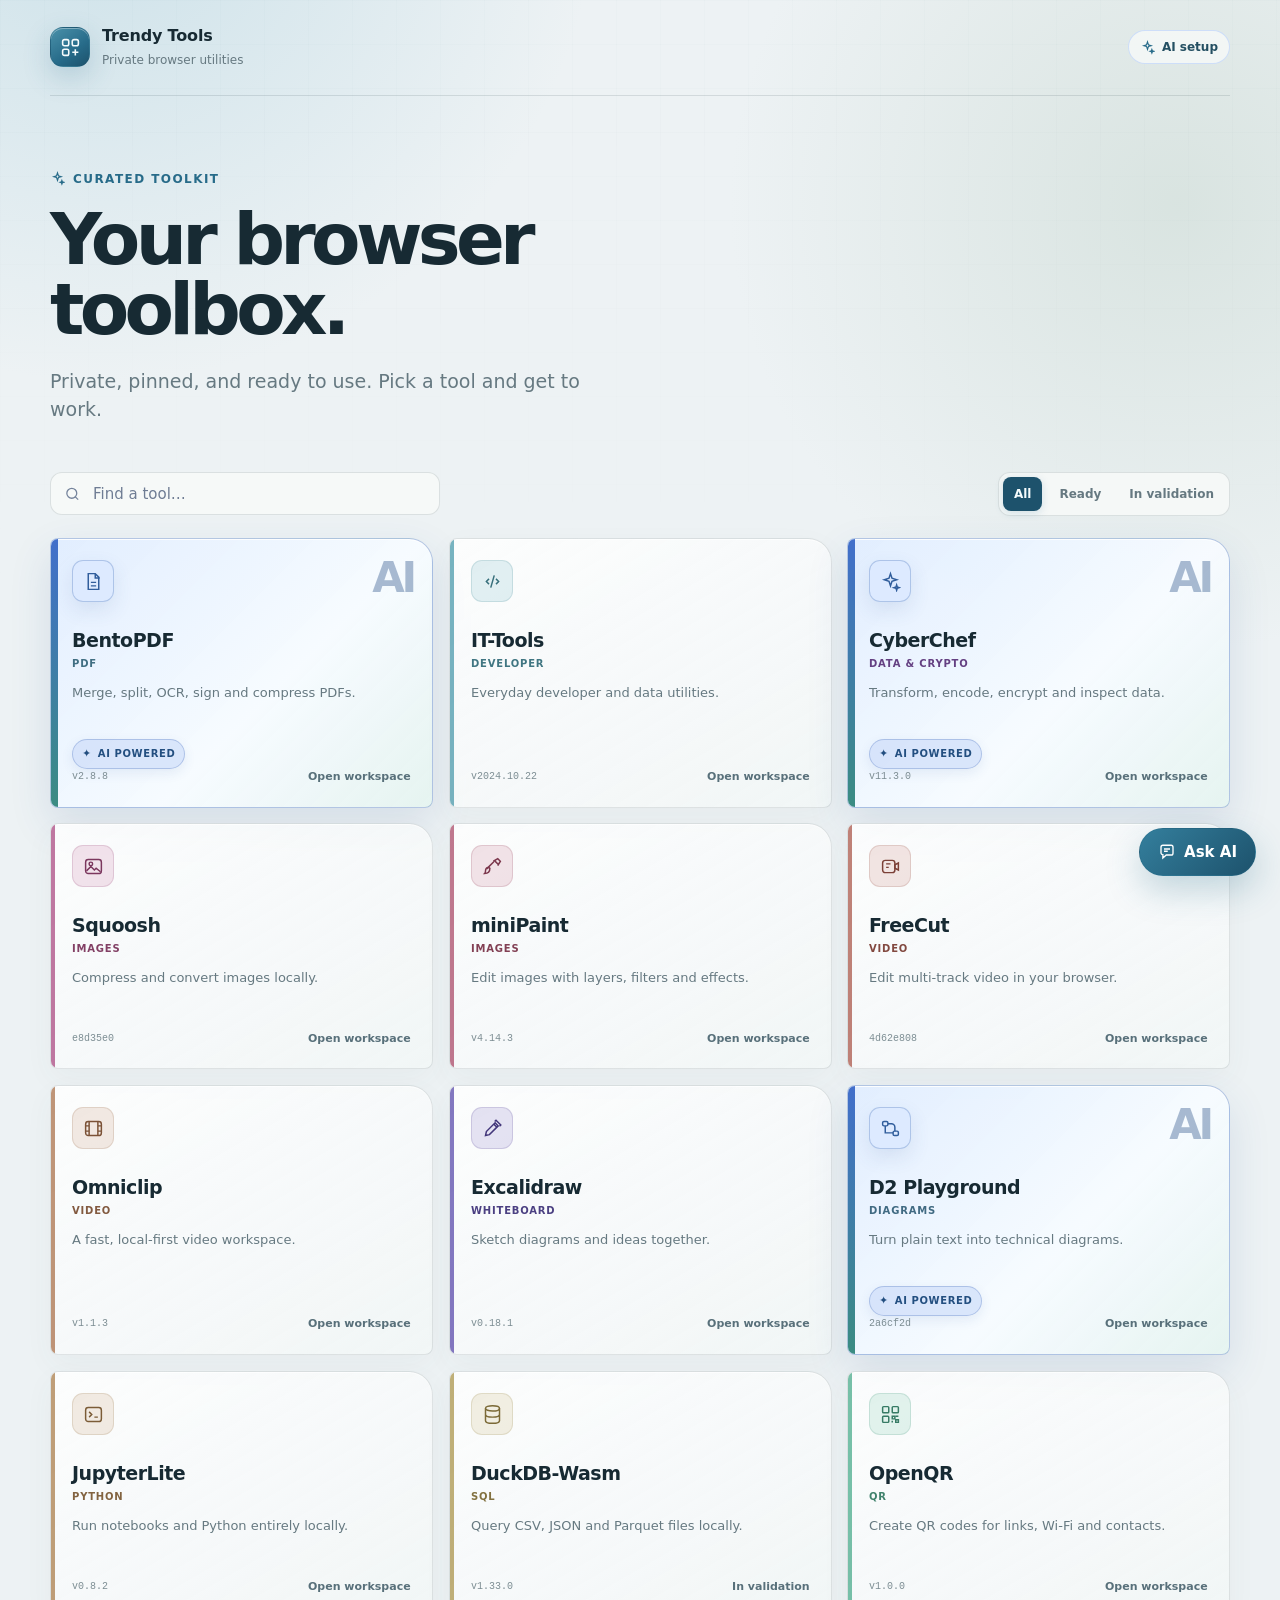
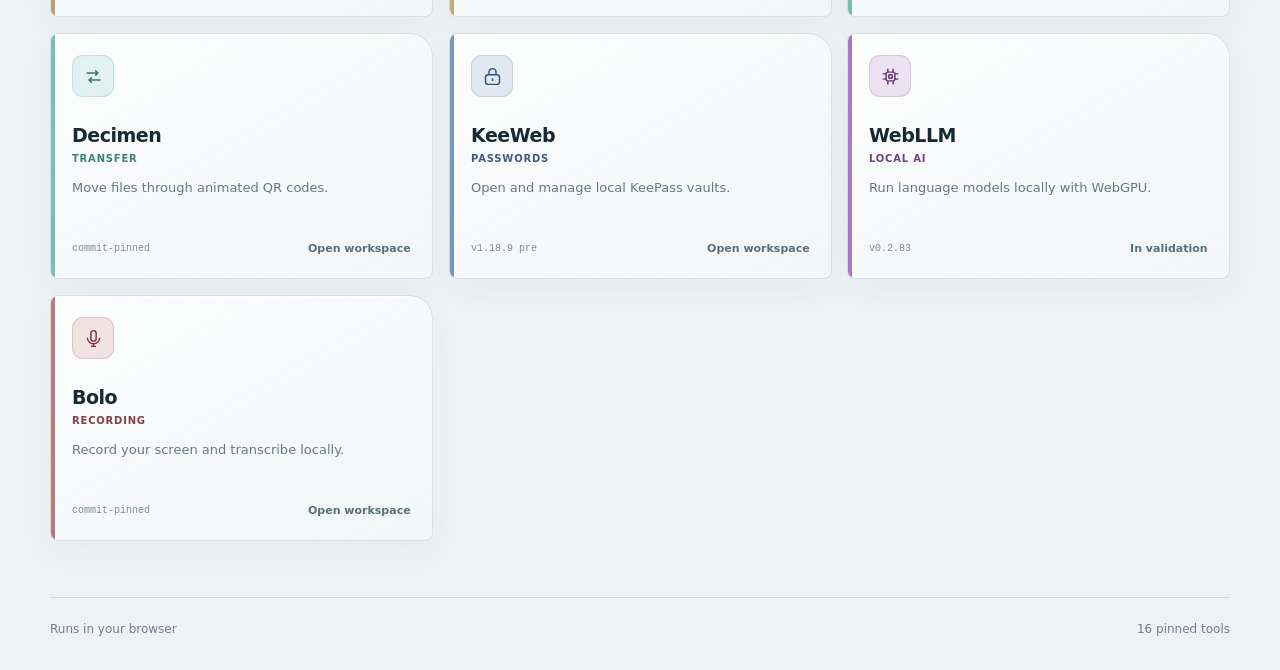
==== commit 6d39cbf6: "fix: keep AI cards at standard width" ====
--- a/index.html
+++ b/index.html
@@ -239,7 +239,7 @@
     .availability { color: #58707a; font-size: 11px; font-weight: 750; }
     .ai-badge { display: inline-flex; align-items: center; gap: 6px; margin-top: 14px; padding: 6px 9px; width: max-content; border: 1px solid rgba(55, 97, 180, .28); border-radius: 999px; color: #234f80; background: rgba(207, 222, 250, .72); box-shadow: 0 4px 12px rgba(51, 91, 165, .1); font-size: 10px; font-weight: 850; letter-spacing: .06em; text-transform: uppercase; }
     .ai-badge::before { content: "✦"; font-size: 11px; }
-    .tool.ai-featured { grid-column: span 2; min-height: 270px; border-color: rgba(57, 102, 175, .35); background: linear-gradient(135deg, rgba(224, 237, 255, .96), rgba(247, 251, 255, .94) 58%, rgba(228, 244, 240, .9)); box-shadow: 0 1px 0 rgba(255,255,255,.85) inset, 0 16px 42px rgba(49, 87, 143, .13); }
+    .tool.ai-featured { border-color: rgba(57, 102, 175, .35); background: linear-gradient(135deg, rgba(224, 237, 255, .96), rgba(247, 251, 255, .94) 58%, rgba(228, 244, 240, .9)); box-shadow: 0 1px 0 rgba(255,255,255,.85) inset, 0 16px 42px rgba(49, 87, 143, .13); }
     .tool.ai-featured::before { width: 7px; background: linear-gradient(180deg, #426fcb, #3b8c82); }
     .tool.ai-featured::after { content: "AI"; position: absolute; top: 18px; right: 18px; color: rgba(38, 79, 135, .38); font-size: 42px; font-weight: 900; line-height: 1; letter-spacing: -.08em; }
     .tool.ai-featured .tool-icon { border-color: rgba(52, 96, 172, .28); color: #315e9c; background: rgba(220, 233, 255, .9); box-shadow: 0 8px 20px rgba(54, 93, 160, .12); }
@@ -413,7 +413,6 @@
       .btn { width: 100%; }
       h1 { font-size: 43px; }
       .tools { grid-template-columns: 1fr; }
-      .tool.ai-featured { grid-column: span 1; }
       .ask-ai-fab { right: 14px; bottom: 14px; }
       .chat-dialog { width: calc(100% - 14px); height: calc(100vh - 14px); }
       .chat-message { max-width: 94%; }
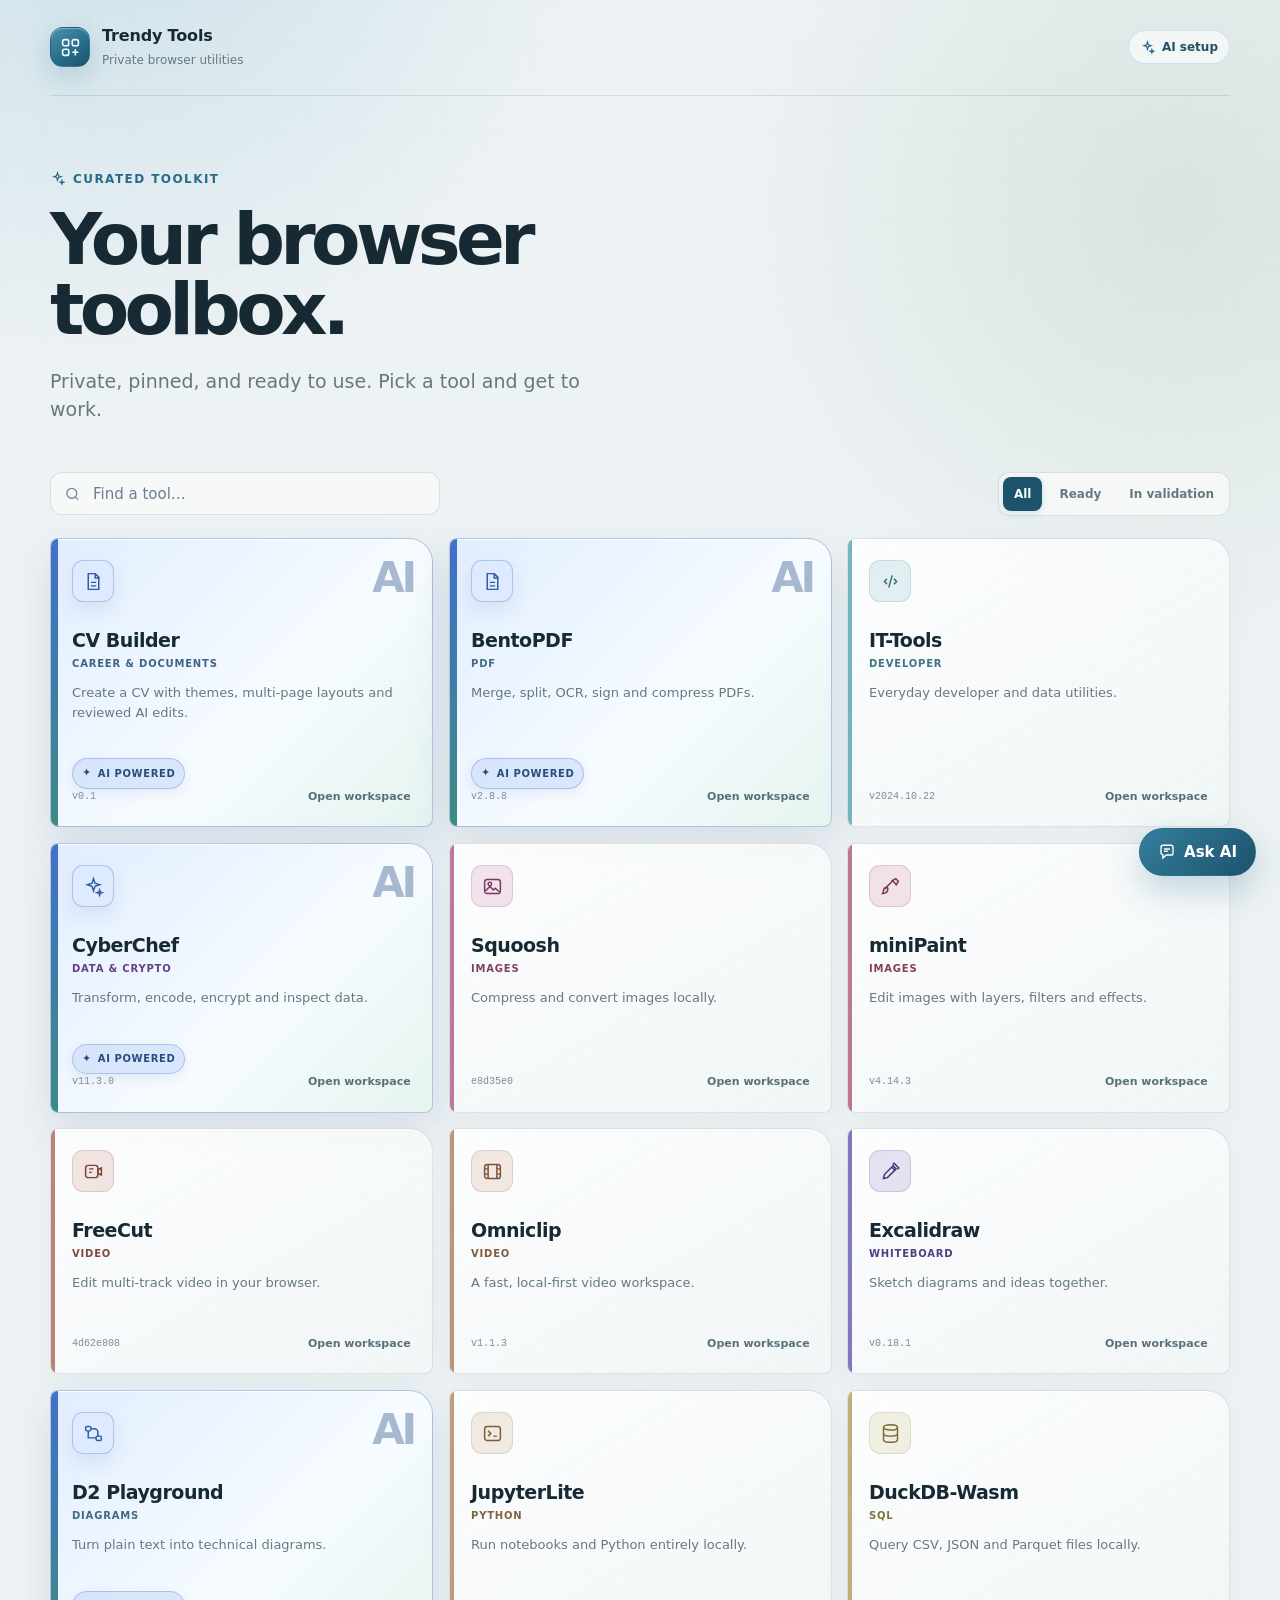
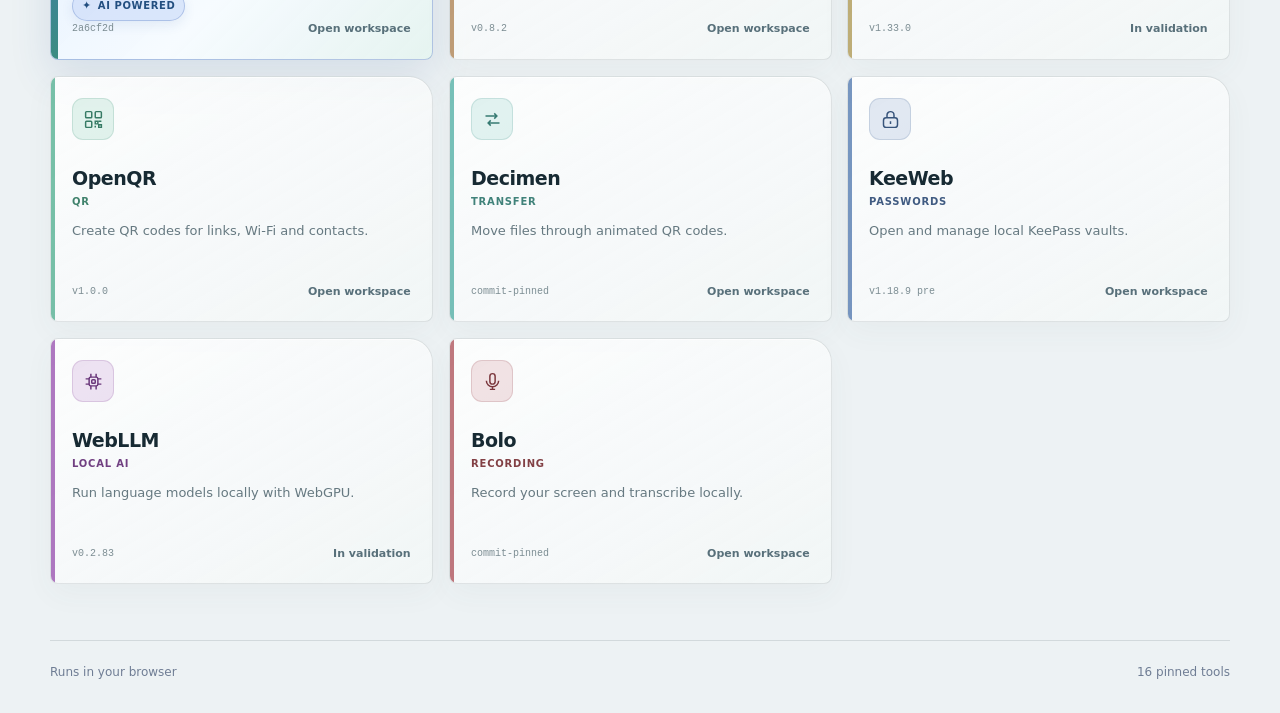
==== commit 789cf166: "feat: add local-first CV Builder tool" ====
--- a/index.html
+++ b/index.html
@@ -1264,6 +1264,7 @@
     }
 
      const tools = [
+       { name:'CV Builder', category:'Career & Documents', description:'Create a CV with themes, multi-page layouts and reviewed AI edits.', version:'v0.1', ready:true, ai:true, id:'cv-builder', icon:'document', hue:208 },
        { name:'BentoPDF', category:'PDF', description:'Merge, split, OCR, sign and compress PDFs.', version:'v2.8.8', ready:true, ai:true, id:'bentopdf', icon:'document', hue:198 },
       { name:'IT-Tools', category:'Developer', description:'Everyday developer and data utilities.', version:'v2024.10.22', ready:true, id:'it-tools', icon:'code', hue:191 },
        { name:'CyberChef', category:'Data & Crypto', description:'Transform, encode, encrypt and inspect data.', version:'v11.3.0', ready:true, ai:true, id:'cyberchef', icon:'spark', hue:273 },
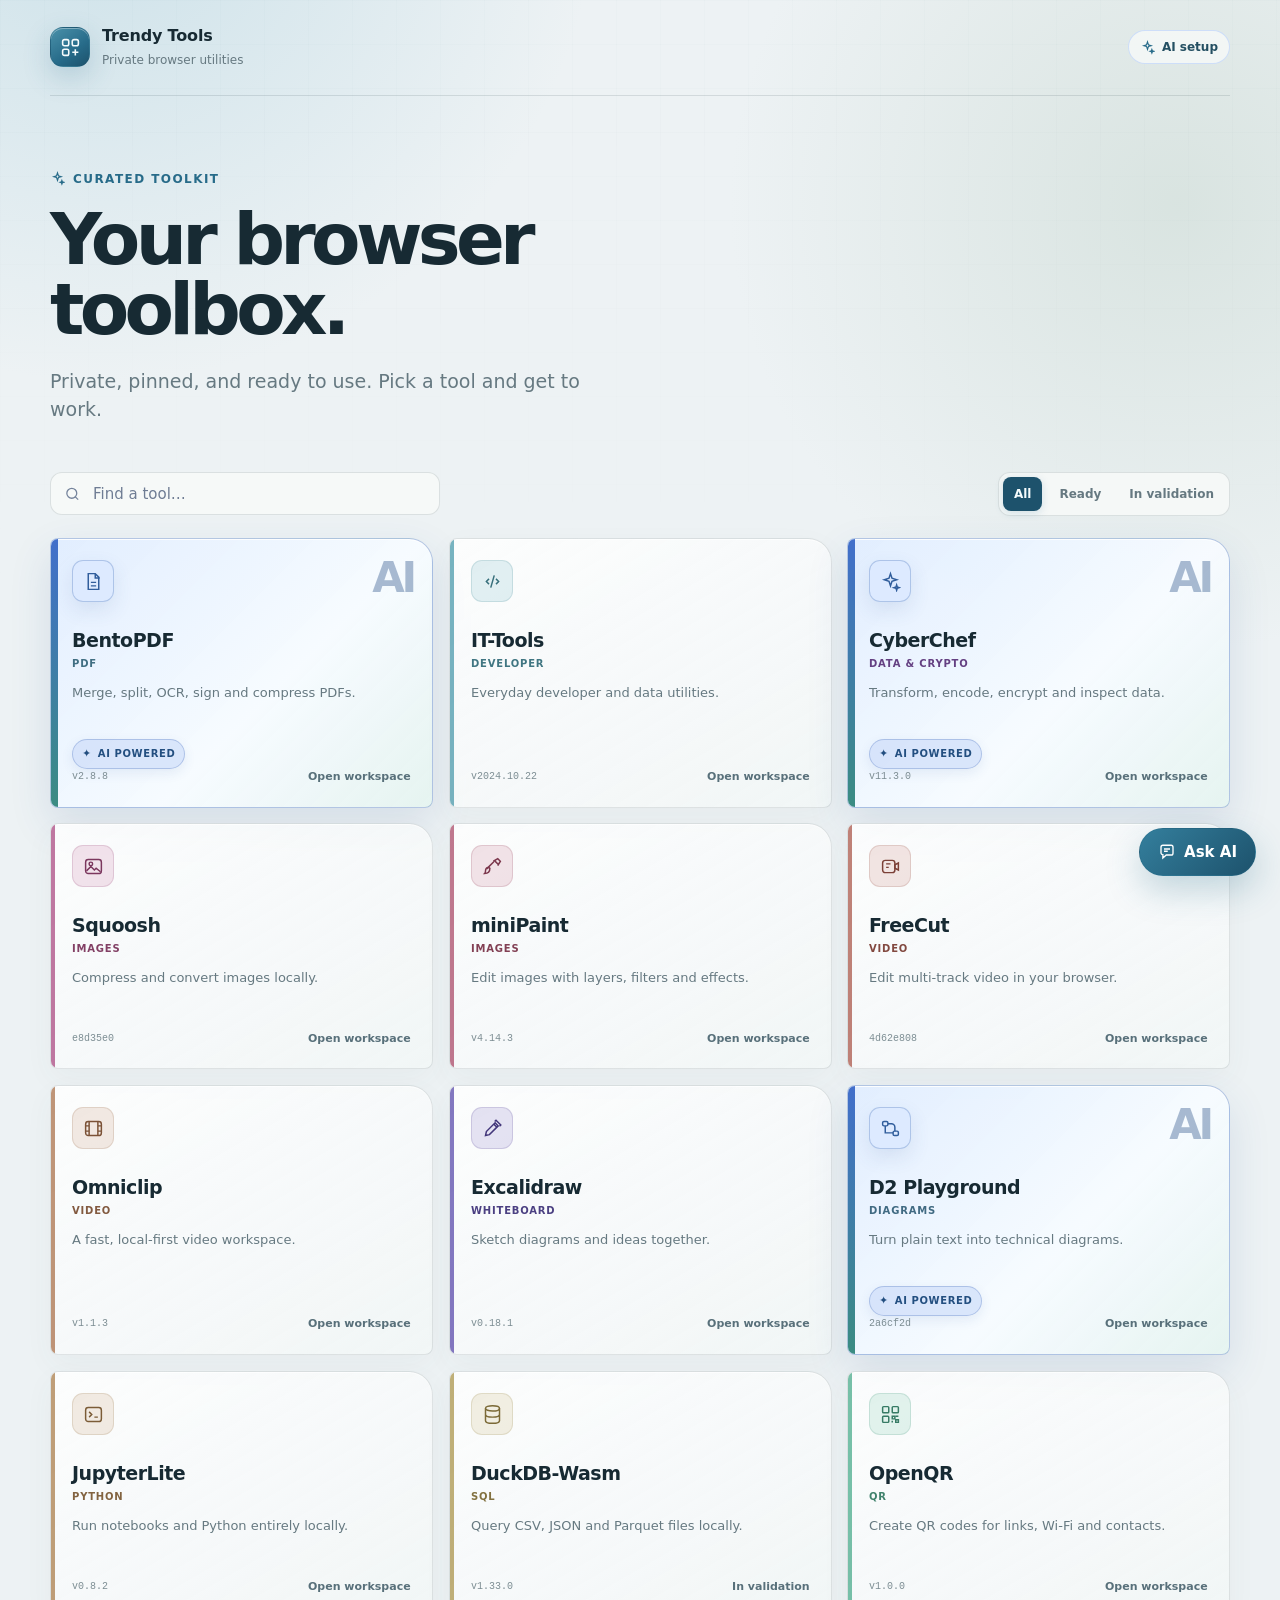
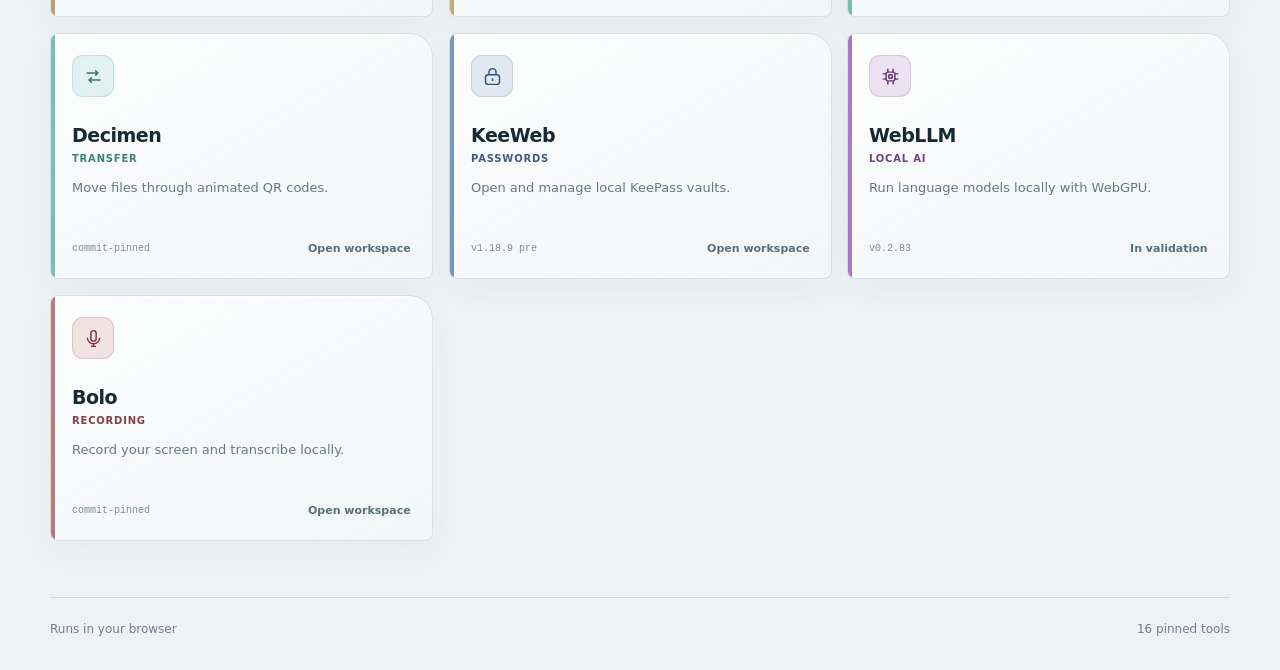
==== commit 1bed734e: "chore: remove CV Builder from Trendy Tools" ====
--- a/index.html
+++ b/index.html
@@ -609,7 +609,11 @@
     };
 
      function endpointFor(url) {
-       const value = url.trim().replace(/\/+$/, '');
+       let value = url.trim().replace(/\/+$/, '');
+       const alibabaBase = 'https://token-plan.ap-southeast-1.maas.aliyuncs.com/compatible-mode/v1';
+       if (value === alibabaBase || value === `${alibabaBase}/chat/completions`) {
+         value = 'https://trendy-custom-ai.trendy-tools-ai.workers.dev/v1';
+       }
        return value.endsWith('/chat/completions') ? value : `${value}/chat/completions`;
      }
 
@@ -654,7 +658,12 @@
      function readAISettings() {
        try {
          const value = JSON.parse(localStorage.getItem(AI_STORAGE_KEY));
-         if (value?.transport === 'puter' && value.provider === 'puter') return value;
+          if (value?.transport === 'puter' && value.provider === 'puter') return value;
+          if (value?.provider === 'custom' && typeof value.endpoint === 'string' && value.endpoint === 'https://token-plan.ap-southeast-1.maas.aliyuncs.com/compatible-mode/v1/chat/completions') {
+            value.endpoint = endpointFor(value.endpoint);
+            value.baseUrl = baseUrlFor(value.endpoint);
+            localStorage.setItem(AI_STORAGE_KEY, JSON.stringify(value));
+          }
          if (value?.provider === 'opencode' && typeof value.apiKey === 'string') {
            return { ...value, transport: 'openai', provider: 'custom', providerLabel: 'Custom provider', baseUrl: 'https://opencode.ai/zen/v1', endpoint: 'https://opencode.ai/zen/v1/chat/completions' };
          }
@@ -1264,7 +1273,6 @@
     }
 
      const tools = [
-       { name:'CV Builder', category:'Career & Documents', description:'Create a CV with themes, multi-page layouts and reviewed AI edits.', version:'v0.1', ready:true, ai:true, id:'cv-builder', icon:'document', hue:208 },
        { name:'BentoPDF', category:'PDF', description:'Merge, split, OCR, sign and compress PDFs.', version:'v2.8.8', ready:true, ai:true, id:'bentopdf', icon:'document', hue:198 },
       { name:'IT-Tools', category:'Developer', description:'Everyday developer and data utilities.', version:'v2024.10.22', ready:true, id:'it-tools', icon:'code', hue:191 },
        { name:'CyberChef', category:'Data & Crypto', description:'Transform, encode, encrypt and inspect data.', version:'v11.3.0', ready:true, ai:true, id:'cyberchef', icon:'spark', hue:273 },
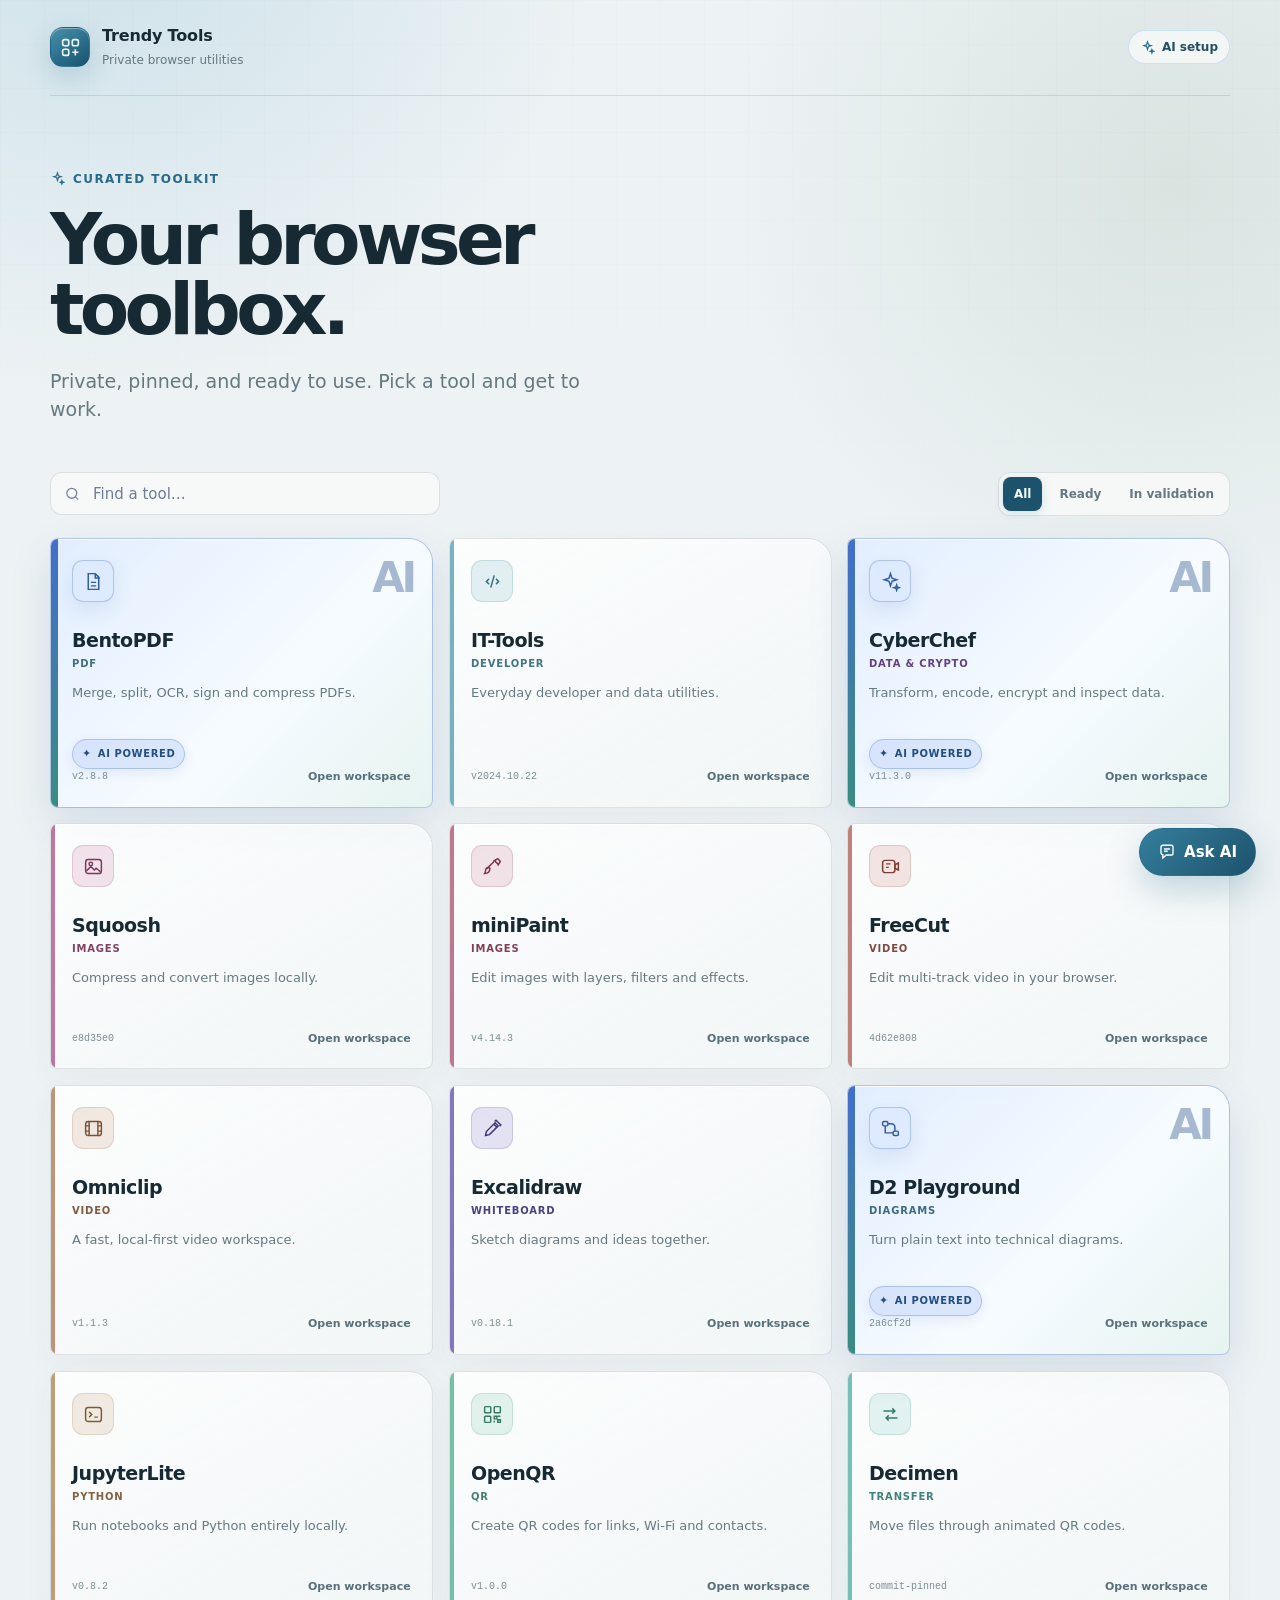
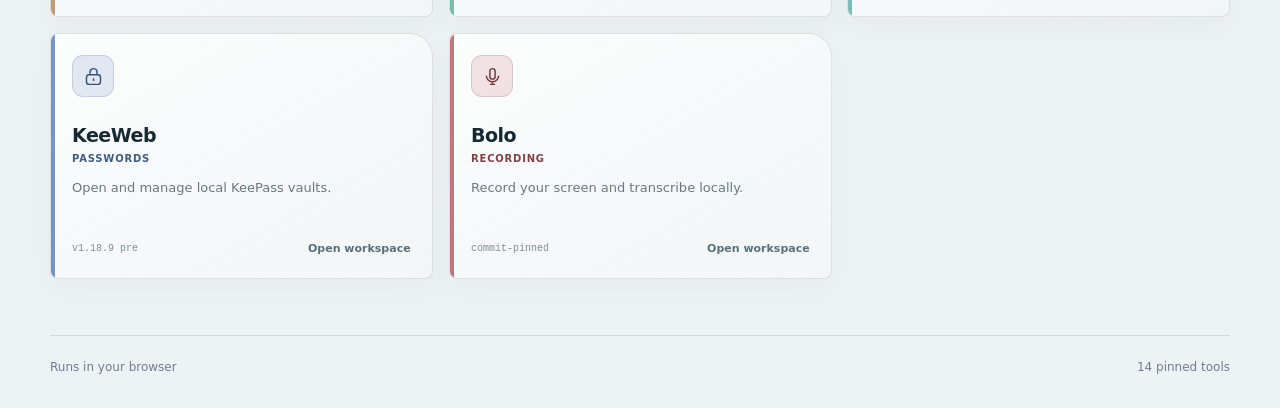
==== commit f0587f4a: "chore: remove DuckDB-Wasm and WebLLM from Trendy Tools" ====
--- a/index.html
+++ b/index.html
@@ -472,7 +472,7 @@
   </main>
 
   <footer>
-    <div class="shell footer-inner"><span>Runs in your browser</span><span>16 pinned tools</span></div>
+    <div class="shell footer-inner"><span>Runs in your browser</span><span>14 pinned tools</span></div>
   </footer>
 
   <dialog class="ai-dialog" id="ai-dialog" aria-labelledby="ai-dialog-title">
@@ -1283,11 +1283,9 @@
       { name:'Excalidraw', category:'Whiteboard', description:'Sketch diagrams and ideas together.', version:'v0.18.1', ready:true, id:'excalidraw', icon:'pen', hue:250 },
        { name:'D2 Playground', category:'Diagrams', description:'Turn plain text into technical diagrams.', version:'2a6cf2d', ready:true, ai:true, id:'d2-playground', icon:'nodes', hue:202 },
       { name:'JupyterLite', category:'Python', description:'Run notebooks and Python entirely locally.', version:'v0.8.2', ready:true, id:'jupyterlite', icon:'terminal', hue:32 },
-      { name:'DuckDB-Wasm', category:'SQL', description:'Query CSV, JSON and Parquet files locally.', version:'v1.33.0', ready:false, id:'duckdb-wasm', icon:'database', hue:45 },
       { name:'OpenQR', category:'QR', description:'Create QR codes for links, Wi-Fi and contacts.', version:'v1.0.0', ready:true, id:'openqr', icon:'qr', hue:160 },
       { name:'Decimen', category:'Transfer', description:'Move files through animated QR codes.', version:'commit-pinned', ready:true, id:'decimen', icon:'transfer', hue:173 },
       { name:'KeeWeb', category:'Passwords', description:'Open and manage local KeePass vaults.', version:'v1.18.9 pre', ready:true, id:'keeweb', icon:'lock', hue:215 },
-      { name:'WebLLM', category:'Local AI', description:'Run language models locally with WebGPU.', version:'v0.2.83', ready:false, id:'web-llm', icon:'cpu', hue:285 },
       { name:'Bolo', category:'Recording', description:'Record your screen and transcribe locally.', version:'commit-pinned', ready:true, id:'bolo', icon:'mic', hue:355 }
     ];
 
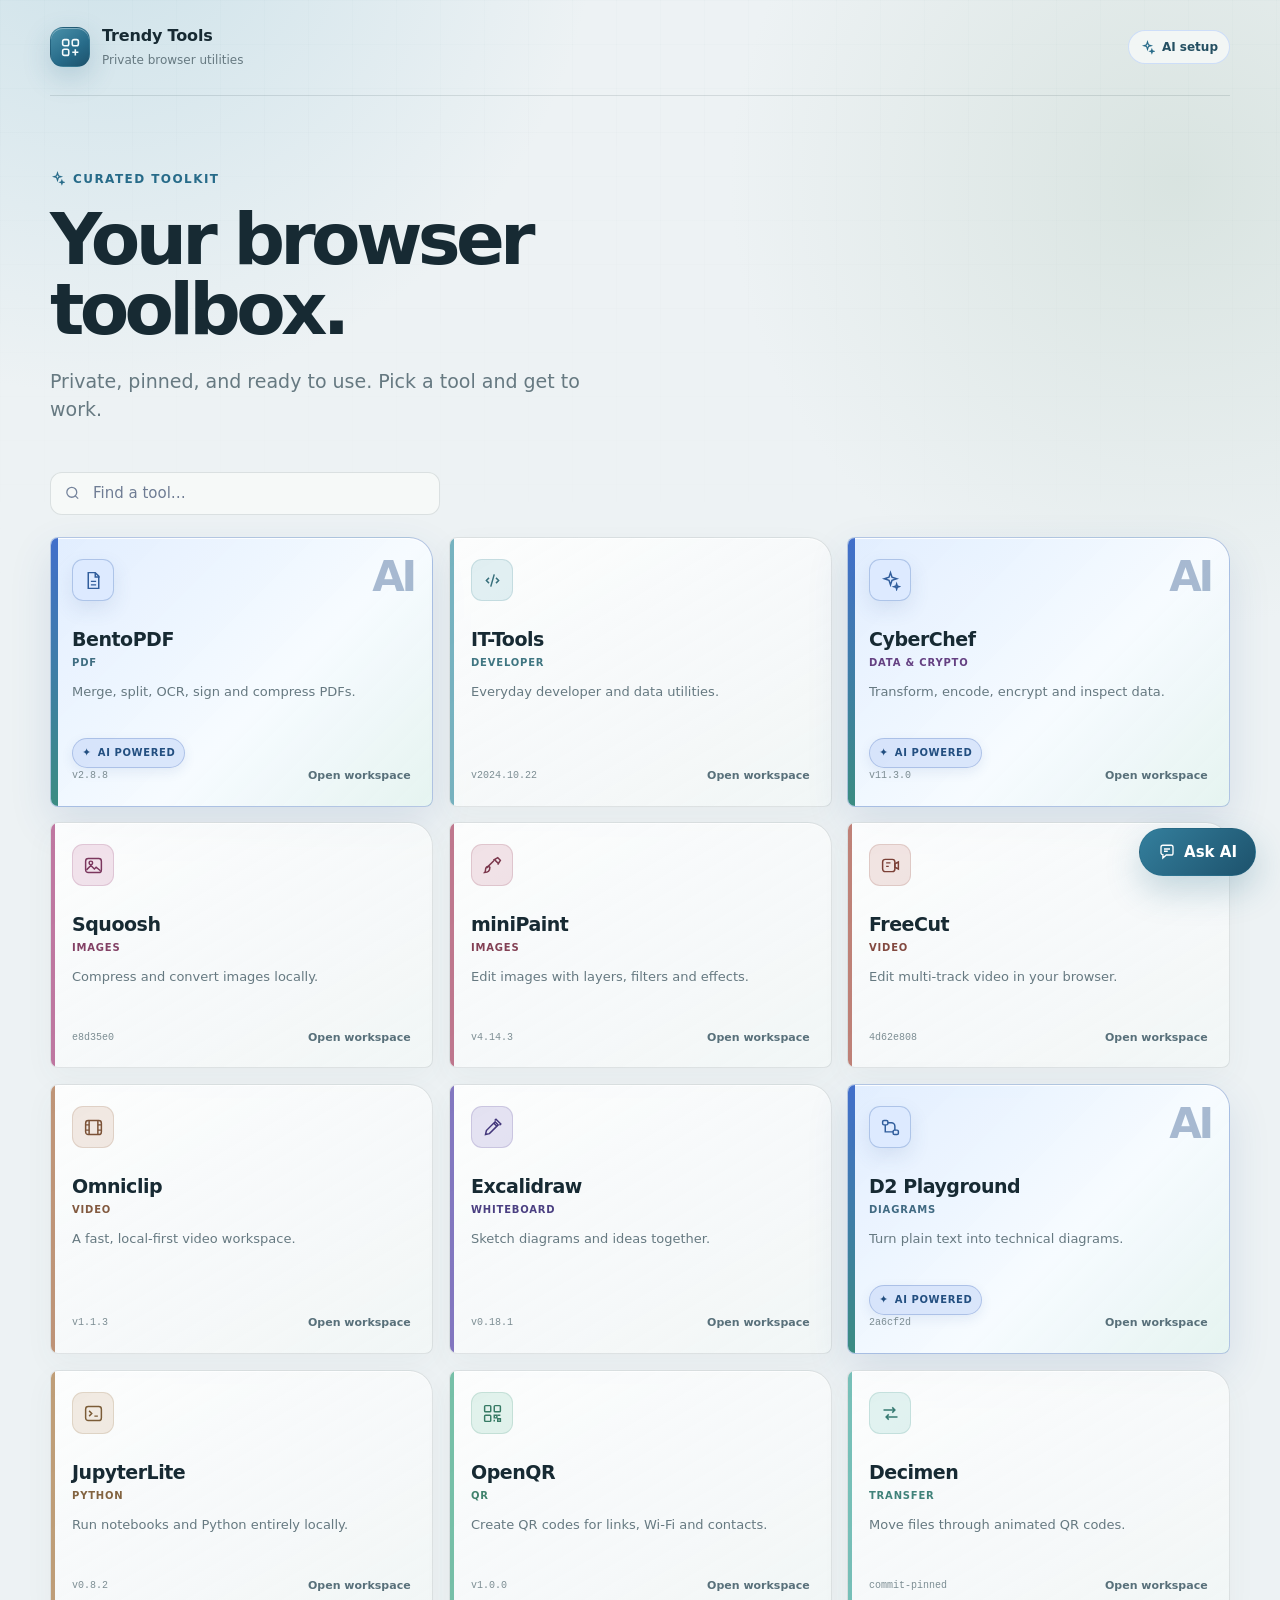
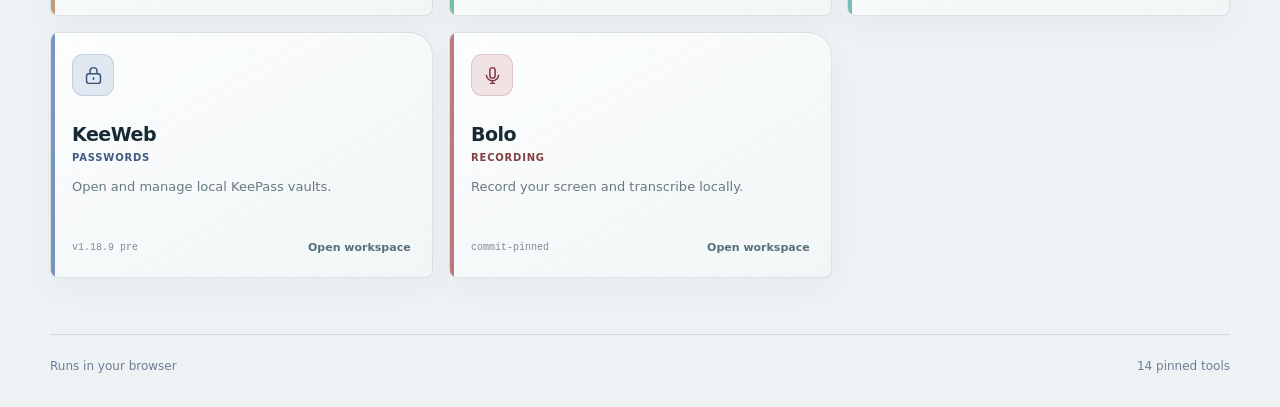
==== commit 588b2990: "chore: remove availability filter buttons from dashboard" ====
--- a/index.html
+++ b/index.html
@@ -166,22 +166,6 @@
     }
     .search input::placeholder { color: #6f7d94; }
     .search input:focus { border-color: rgba(39, 107, 137, .55); background: #fff; box-shadow: 0 0 0 4px rgba(39,107,137,.1); }
-
-    .filters { display: flex; gap: 6px; padding: 4px; border: 1px solid var(--line); border-radius: 12px; background: rgba(248, 250, 249, .82); }
-    .filter {
-      min-height: 34px;
-      padding: 6px 11px;
-      border: 0;
-      border-radius: 8px;
-      color: var(--muted);
-      background: transparent;
-      cursor: pointer;
-      font-size: 12px;
-      font-weight: 700;
-      transition: color .18s, background .18s, box-shadow .18s;
-    }
-    .filter:hover { color: var(--text); }
-    .filter.active { color: #f5fbfc; background: var(--blue-strong); box-shadow: 0 2px 8px rgba(39,107,137,.18); }
 
     .tools { display: grid; grid-template-columns: repeat(3, minmax(0, 1fr)); gap: 16px; }
     .tool {
@@ -401,7 +385,6 @@
       main { padding-top: 52px; }
       .controls { align-items: stretch; flex-direction: column; margin-top: 38px; }
       .search { max-width: none; }
-      .filters { width: max-content; max-width: 100%; overflow-x: auto; }
       .tools { grid-template-columns: repeat(2, minmax(0, 1fr)); }
     }
     @media (max-width: 500px) {
@@ -457,11 +440,6 @@
         <svg viewBox="0 0 24 24" fill="none" stroke="currentColor" stroke-width="1.8" aria-hidden="true"><circle cx="11" cy="11" r="7"/><path d="m20 20-4-4"/></svg>
         <input id="search" type="search" placeholder="Find a tool…" autocomplete="off">
       </label>
-      <div class="filters" role="group" aria-label="Filter by availability">
-        <button class="filter active" type="button" data-filter="all" aria-pressed="true">All</button>
-        <button class="filter" type="button" data-filter="ready" aria-pressed="false">Ready</button>
-        <button class="filter" type="button" data-filter="soon" aria-pressed="false">In validation</button>
-      </div>
     </section>
 
     <section class="tools" id="tools" aria-live="polite"></section>
@@ -1313,15 +1291,10 @@
     const grid = document.querySelector('#tools');
     const search = document.querySelector('#search');
     const empty = document.querySelector('#empty');
-    let filter = 'all';
 
     function render() {
       const query = search.value.trim().toLowerCase();
-      const visible = tools.filter(tool => {
-        const statusMatch = filter === 'all' || (filter === 'ready' ? tool.ready : !tool.ready);
-        const textMatch = `${tool.name} ${tool.category} ${tool.description}`.toLowerCase().includes(query);
-        return statusMatch && textMatch;
-      });
+      const visible = tools.filter(tool => `${tool.name} ${tool.category} ${tool.description}`.toLowerCase().includes(query));
 
        grid.innerHTML = visible.map((tool, index) => `${tool.ready ? `<a class="tool ${tool.ai ? 'ai-featured' : ''}" href="/tools/${tool.id}/" style="--hue:${tool.hue};--i:${index}" aria-label="Open ${tool.name}">` : `<article class="tool disabled" style="--hue:${tool.hue};--i:${index}">`}
            <div class="tool-top">
@@ -1341,17 +1314,6 @@
     }
 
     search.addEventListener('input', render);
-    document.querySelectorAll('.filter').forEach(button => {
-      button.addEventListener('click', () => {
-        filter = button.dataset.filter;
-        document.querySelectorAll('.filter').forEach(item => {
-          const active = item === button;
-          item.classList.toggle('active', active);
-          item.setAttribute('aria-pressed', String(active));
-        });
-        render();
-      });
-    });
 
     render();
     setupAISettings();
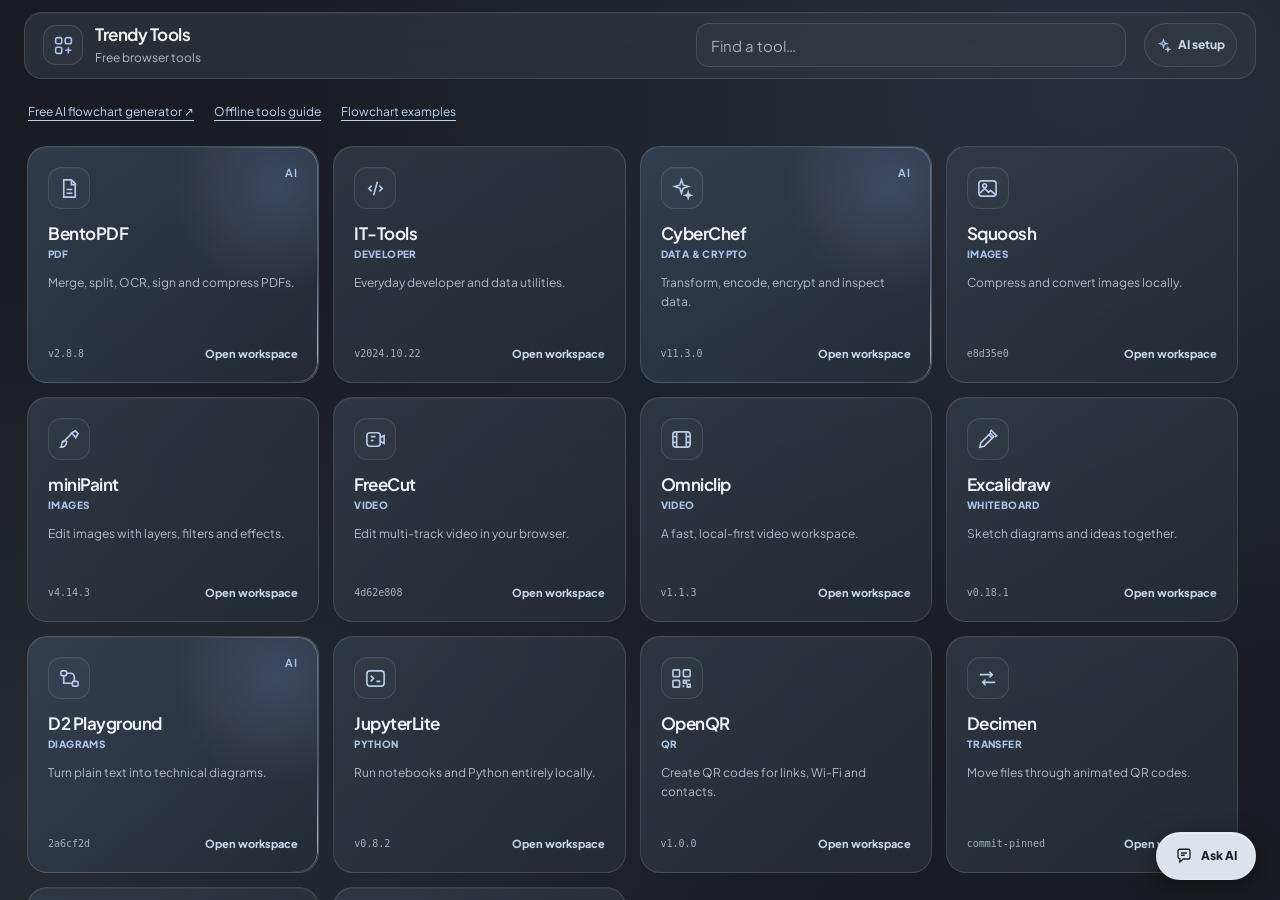
==== commit 49e0b4d9: "Reconcile production assets and harden Actions-only publishing" ====
--- a/index.html
+++ b/index.html
@@ -3,10 +3,29 @@
 <head>
   <meta charset="utf-8">
   <meta name="viewport" content="width=device-width, initial-scale=1">
-  <meta name="theme-color" content="#edf2f4">
-  <link rel="icon" href="data:image/svg+xml,%3Csvg xmlns='http://www.w3.org/2000/svg' viewBox='0 0 64 64'%3E%3Crect width='64' height='64' rx='16' fill='%23536fe9'/%3E%3Cg fill='none' stroke='white' stroke-width='5' stroke-linecap='round' stroke-linejoin='round'%3E%3Crect x='16' y='16' width='13' height='13' rx='3'/%3E%3Crect x='35' y='16' width='13' height='13' rx='3'/%3E%3Crect x='16' y='35' width='13' height='13' rx='3'/%3E%3Cpath d='M41.5 35v13M35 41.5h13'/%3E%3C/g%3E%3C/svg%3E">
-  <title>Trendy Tools — Private browser utilities</title>
-  <meta name="description" content="A curated collection of private, version-locked browser tools.">
+  <meta name="theme-color" content="#191c22">
+  <link rel="icon" href="/favicon.svg" type="image/svg+xml">
+  <link rel="icon" href="/favicon.png" type="image/png" sizes="192x192">
+  <link rel="apple-touch-icon" href="/favicon.png">
+  <title>Free Browser Tools &amp; AI Flowchart Generator | Trendy Tools</title>
+  <meta name="description" content="Free browser tools for PDFs, images, data and diagrams. Create AI flowcharts, use local-processing utilities, and explore practical offline workflows.">
+  <meta name="robots" content="index, follow, max-image-preview:large, max-snippet:-1, max-video-preview:-1">
+  <link rel="canonical" href="https://tools.rdskills-lab.com/">
+  <link rel="alternate" type="text/plain" href="https://tools.rdskills-lab.com/llms.txt" title="LLM Context">
+  <meta property="og:site_name" content="Trendy Tools · Radiance Skills Lab">
+  <meta property="og:title" content="Free Browser Tools &amp; AI Flowchart Generator | Trendy Tools">
+  <meta property="og:description" content="Free browser tools for PDFs, images, data and diagrams. Create AI flowcharts, use local-processing utilities, and explore practical offline workflows.">
+  <meta property="og:type" content="website">
+  <meta property="og:url" content="https://tools.rdskills-lab.com/">
+  <meta property="og:image" content="https://tools.rdskills-lab.com/og-card.png">
+  <meta property="og:image:width" content="1200">
+  <meta property="og:image:height" content="630">
+  <meta property="og:image:alt" content="Trendy Tools — 14 Private Browser Utilities">
+  <meta name="twitter:card" content="summary_large_image">
+  <meta name="twitter:title" content="Free Browser Tools &amp; AI Flowchart Generator | Trendy Tools">
+  <meta name="twitter:description" content="Free browser tools for PDFs, images, data and diagrams. Create AI flowcharts, use local-processing utilities, and explore practical offline workflows.">
+  <meta name="twitter:image" content="https://tools.rdskills-lab.com/og-card.png">
+  <script type="application/ld+json">{"@context": "https://schema.org", "@graph": [{"@type": "WebApplication", "@id": "https://tools.rdskills-lab.com/#app", "name": "Trendy Tools", "url": "https://tools.rdskills-lab.com/", "applicationCategory": "UtilitiesApplication", "operatingSystem": "Web Browser", "description": "Free browser tools for PDFs, images, data and diagrams. Create AI flowcharts, use local-processing utilities, and explore practical offline workflows.", "author": {"@type": "Organization", "name": "Radiance Skills Lab", "url": "https://rdskills-lab.com/"}, "offers": {"@type": "Offer", "price": "0", "priceCurrency": "USD"}}, {"@type": "ItemList", "@id": "https://tools.rdskills-lab.com/#tool-list", "name": "Trendy Tools Client-Side Browser Utilities", "numberOfItems": 14, "itemListElement": [{"@type": "ListItem", "position": 1, "name": "BentoPDF", "description": "Merge, split, OCR, sign and compress PDFs.", "url": "https://tools.rdskills-lab.com/tools/bentopdf/"}, {"@type": "ListItem", "position": 2, "name": "IT-Tools", "description": "Everyday developer and data utilities.", "url": "https://tools.rdskills-lab.com/tools/it-tools/"}, {"@type": "ListItem", "position": 3, "name": "CyberChef", "description": "Transform, encode, encrypt and inspect data.", "url": "https://tools.rdskills-lab.com/tools/cyberchef/"}, {"@type": "ListItem", "position": 4, "name": "Squoosh", "description": "Compress and convert images locally.", "url": "https://tools.rdskills-lab.com/tools/squoosh/"}, {"@type": "ListItem", "position": 5, "name": "miniPaint", "description": "Edit images with layers, filters and effects.", "url": "https://tools.rdskills-lab.com/tools/minipaint/"}, {"@type": "ListItem", "position": 6, "name": "FreeCut", "description": "Edit multi-track video in your browser.", "url": "https://tools.rdskills-lab.com/tools/freecut/"}, {"@type": "ListItem", "position": 7, "name": "Omniclip", "description": "A fast, local-first video workspace.", "url": "https://tools.rdskills-lab.com/tools/omniclip/"}, {"@type": "ListItem", "position": 8, "name": "Excalidraw", "description": "Sketch diagrams and ideas together.", "url": "https://tools.rdskills-lab.com/tools/excalidraw/"}, {"@type": "ListItem", "position": 9, "name": "D2 Playground", "description": "Turn plain text into technical diagrams.", "url": "https://tools.rdskills-lab.com/tools/d2-playground/"}, {"@type": "ListItem", "position": 10, "name": "JupyterLite", "description": "Run notebooks and Python entirely locally.", "url": "https://tools.rdskills-lab.com/tools/jupyterlite/"}, {"@type": "ListItem", "position": 11, "name": "OpenQR", "description": "Create QR codes for links, Wi-Fi and contacts.", "url": "https://tools.rdskills-lab.com/tools/openqr/"}, {"@type": "ListItem", "position": 12, "name": "Decimen", "description": "Move files through animated QR codes.", "url": "https://tools.rdskills-lab.com/tools/decimen/"}, {"@type": "ListItem", "position": 13, "name": "KeeWeb", "description": "Open and manage local KeePass vaults.", "url": "https://tools.rdskills-lab.com/tools/keeweb/"}, {"@type": "ListItem", "position": 14, "name": "Bolo", "description": "Record your screen and transcribe locally.", "url": "https://tools.rdskills-lab.com/tools/bolo/"}]}]}</script>
   <style>
     :root {
       color-scheme: light;
@@ -406,18 +425,21 @@
       *, *::before, *::after { scroll-behavior: auto !important; animation-duration: .01ms !important; animation-delay: 0ms !important; transition-duration: .01ms !important; }
     }
   </style>
-</head>
-<body>
+<link rel="stylesheet" href="/arctic-dashboard.css?v=10"><style>.discovery-links{display:flex;flex-wrap:wrap;gap:8px 20px;padding:0 4px 14px;font-size:12px;flex:none}.discovery-links a{color:#b8d3fa;min-height:32px;display:inline-flex;align-items:center;text-underline-offset:4px}@media(max-width:760px){.discovery-links{font-size:11px;gap:4px 14px;padding-bottom:8px}}</style></head>
+<body><a class="skip" href="#dashboard">Skip to tools</a>
   <div class="shell">
     <header class="topbar">
       <a class="brand" href="/" aria-label="Trendy Tools home">
         <span class="brand-mark" aria-hidden="true">
           <svg viewBox="0 0 24 24" fill="none" stroke="currentColor" stroke-width="1.8"><rect x="3" y="3" width="7" height="7" rx="2"/><rect x="14" y="3" width="7" height="7" rx="2"/><rect x="3" y="14" width="7" height="7" rx="2"/><path d="M17.5 14v7M14 17.5h7"/></svg>
         </span>
-        <span class="brand-copy"><strong>Trendy Tools</strong><span>Private browser utilities</span></span>
+        <span class="brand-copy"><h1>Trendy Tools</h1><span>Free browser tools</span></span>
       </a>
-      <div class="top-meta">
-        <button class="ai-trigger" id="ai-open" type="button" aria-haspopup="dialog" aria-controls="ai-dialog">
+<div class="header-search" id="header-search"><label class="search">
+        <input aria-label="Find a tool" id="search" type="search" placeholder="Find a tool…" autocomplete="off">
+      </label><button type="button" id="search-close" class="search-close" aria-label="Close search">×</button></div>
+      <div class="top-meta"><button id="search-toggle" class="search-toggle" type="button" aria-label="Open search" aria-expanded="false" aria-controls="header-search"><svg viewBox="0 0 24 24" fill="none" stroke="currentColor" stroke-width="1.6" aria-hidden="true"><circle cx="10.5" cy="10.5" r="6.5"/><path stroke-linecap="round" d="m16 16 4 4"/></svg></button>
+        <button aria-label="AI setup" class="ai-trigger" id="ai-open" type="button" aria-haspopup="dialog" aria-controls="ai-dialog">
           <svg viewBox="0 0 24 24" fill="none" stroke="currentColor" stroke-width="1.8" aria-hidden="true"><path d="m12 3 1.5 4.5L18 9l-4.5 1.5L12 15l-1.5-4.5L6 9l4.5-1.5L12 3Z"/><path d="m19 15 .8 2.2L22 18l-2.2.8L19 21l-.8-2.2L16 18l2.2-.8L19 15Z"/></svg>
           <span id="ai-trigger-label">AI setup</span>
         </button>
@@ -425,33 +447,200 @@
     </header>
   </div>
 
-  <main class="shell">
-    <section class="hero">
-      <div class="eyebrow">
-        <svg viewBox="0 0 24 24" fill="none" stroke="currentColor" stroke-width="1.8"><path d="m12 3 1.5 4.5L18 9l-4.5 1.5L12 15l-1.5-4.5L6 9l4.5-1.5L12 3Z"/><path d="m19 15 .8 2.2L22 18l-2.2.8L19 21l-.8-2.2L16 18l2.2-.8L19 15Z"/></svg>
-        Curated toolkit
-      </div>
-      <h1>Your browser toolbox.</h1>
-      <p>Private, pinned, and ready to use. Pick a tool and get to work.</p>
-    </section>
-
-    <section class="controls" aria-label="Tool controls">
-      <label class="search">
-        <svg viewBox="0 0 24 24" fill="none" stroke="currentColor" stroke-width="1.8" aria-hidden="true"><circle cx="11" cy="11" r="7"/><path d="m20 20-4-4"/></svg>
-        <input id="search" type="search" placeholder="Find a tool…" autocomplete="off">
-      </label>
-    </section>
-
-    <section class="tools" id="tools" aria-live="polite"></section>
+  <main class="shell" id="dashboard" tabindex="-1">
+
+
+
+
+<nav class="discovery-links" aria-label="Tool guides"><a href="/ai-flowchart/">Free AI flowchart generator ↗</a><a href="/offline-tools/">Offline tools guide</a><a href="/ai-flowchart-examples/">Flowchart examples</a></nav><div class="grid-scroll" tabindex="0" role="region" aria-label="Tool library">    <section class="tools" id="tools" aria-live="polite"><a class="tool ai-featured" href="/tools/bentopdf/" style="--hue:198;--i:0" aria-label="Open BentoPDF">
+           <div class="tool-top">
+             <span class="tool-icon" aria-hidden="true"><svg viewBox="0 0 24 24" fill="none" stroke="currentColor" stroke-width="1.7"><path d="M6 3h8l4 4v14H6z"/><path d="M14 3v5h5M9 13h6M9 17h6"/></svg></span>
+           </div>
+           <h2>BentoPDF</h2>
+           <span class="category">PDF</span>
+           <p class="description">Merge, split, OCR, sign and compress PDFs.</p>
+           <span class="ai-corner" aria-label="AI powered">AI</span>
+           <div class="tool-footer">
+             <span class="version">v2.8.8</span>
+             <span class="availability">Open workspace</span>
+           </div>
+         </a>
+<a class="tool " href="/tools/it-tools/" style="--hue:191;--i:1" aria-label="Open IT-Tools">
+           <div class="tool-top">
+             <span class="tool-icon" aria-hidden="true"><svg viewBox="0 0 24 24" fill="none" stroke="currentColor" stroke-width="1.7"><path d="m8 9-3 3 3 3M16 9l3 3-3 3M14 5l-4 14"/></svg></span>
+           </div>
+           <h2>IT-Tools</h2>
+           <span class="category">Developer</span>
+           <p class="description">Everyday developer and data utilities.</p>
+           
+           <div class="tool-footer">
+             <span class="version">v2024.10.22</span>
+             <span class="availability">Open workspace</span>
+           </div>
+         </a>
+<a class="tool ai-featured" href="/tools/cyberchef/" style="--hue:273;--i:2" aria-label="Open CyberChef">
+           <div class="tool-top">
+             <span class="tool-icon" aria-hidden="true"><svg viewBox="0 0 24 24" fill="none" stroke="currentColor" stroke-width="1.7"><path d="m12 3 1.7 5.3L19 10l-5.3 1.7L12 17l-1.7-5.3L5 10l5.3-1.7L12 3Z"/><path d="m19 16 .7 2.3L22 19l-2.3.7L19 22l-.7-2.3L16 19l2.3-.7L19 16Z"/></svg></span>
+           </div>
+           <h2>CyberChef</h2>
+           <span class="category">Data & Crypto</span>
+           <p class="description">Transform, encode, encrypt and inspect data.</p>
+           <span class="ai-corner" aria-label="AI powered">AI</span>
+           <div class="tool-footer">
+             <span class="version">v11.3.0</span>
+             <span class="availability">Open workspace</span>
+           </div>
+         </a>
+<a class="tool " href="/tools/squoosh/" style="--hue:326;--i:3" aria-label="Open Squoosh">
+           <div class="tool-top">
+             <span class="tool-icon" aria-hidden="true"><svg viewBox="0 0 24 24" fill="none" stroke="currentColor" stroke-width="1.7"><rect x="3" y="4" width="18" height="16" rx="3"/><circle cx="9" cy="9" r="2"/><path d="m4 17 5-5 4 4 2-2 5 4"/></svg></span>
+           </div>
+           <h2>Squoosh</h2>
+           <span class="category">Images</span>
+           <p class="description">Compress and convert images locally.</p>
+           
+           <div class="tool-footer">
+             <span class="version">e8d35e0</span>
+             <span class="availability">Open workspace</span>
+           </div>
+         </a>
+<a class="tool " href="/tools/minipaint/" style="--hue:342;--i:4" aria-label="Open miniPaint">
+           <div class="tool-top">
+             <span class="tool-icon" aria-hidden="true"><svg viewBox="0 0 24 24" fill="none" stroke="currentColor" stroke-width="1.7"><path d="m14 5 5 5M13 6l5-3 3 3-3 5M13.5 6.5 5 15"/><path d="M9 14c0 4-2 6-6 6 2-2 0-4 2-6 1-1 3-1 4 0Z"/></svg></span>
+           </div>
+           <h2>miniPaint</h2>
+           <span class="category">Images</span>
+           <p class="description">Edit images with layers, filters and effects.</p>
+           
+           <div class="tool-footer">
+             <span class="version">v4.14.3</span>
+             <span class="availability">Open workspace</span>
+           </div>
+         </a>
+<a class="tool " href="/tools/freecut/" style="--hue:14;--i:5" aria-label="Open FreeCut">
+           <div class="tool-top">
+             <span class="tool-icon" aria-hidden="true"><svg viewBox="0 0 24 24" fill="none" stroke="currentColor" stroke-width="1.7"><rect x="3" y="5" width="14" height="14" rx="3"/><path d="m17 10 4-2v8l-4-2z"/><path d="M7 9h5M7 13h3"/></svg></span>
+           </div>
+           <h2>FreeCut</h2>
+           <span class="category">Video</span>
+           <p class="description">Edit multi-track video in your browser.</p>
+           
+           <div class="tool-footer">
+             <span class="version">4d62e808</span>
+             <span class="availability">Open workspace</span>
+           </div>
+         </a>
+<a class="tool " href="/tools/omniclip/" style="--hue:24;--i:6" aria-label="Open Omniclip">
+           <div class="tool-top">
+             <span class="tool-icon" aria-hidden="true"><svg viewBox="0 0 24 24" fill="none" stroke="currentColor" stroke-width="1.7"><rect x="3" y="4" width="18" height="16" rx="3"/><path d="M7 4v16M17 4v16M3 9h4M17 9h4M3 15h4M17 15h4"/></svg></span>
+           </div>
+           <h2>Omniclip</h2>
+           <span class="category">Video</span>
+           <p class="description">A fast, local-first video workspace.</p>
+           
+           <div class="tool-footer">
+             <span class="version">v1.1.3</span>
+             <span class="availability">Open workspace</span>
+           </div>
+         </a>
+<a class="tool " href="/tools/excalidraw/" style="--hue:250;--i:7" aria-label="Open Excalidraw">
+           <div class="tool-top">
+             <span class="tool-icon" aria-hidden="true"><svg viewBox="0 0 24 24" fill="none" stroke="currentColor" stroke-width="1.7"><path d="m4 20 4.5-1 10-10-3.5-3.5-10 10L4 20Z"/><path d="m13.5 7 3.5 3.5M14.5 4l1.5-1.5L21.5 8 20 9.5"/></svg></span>
+           </div>
+           <h2>Excalidraw</h2>
+           <span class="category">Whiteboard</span>
+           <p class="description">Sketch diagrams and ideas together.</p>
+           
+           <div class="tool-footer">
+             <span class="version">v0.18.1</span>
+             <span class="availability">Open workspace</span>
+           </div>
+         </a>
+<a class="tool ai-featured" href="/tools/d2-playground/" style="--hue:202;--i:8" aria-label="Open D2 Playground">
+           <div class="tool-top">
+             <span class="tool-icon" aria-hidden="true"><svg viewBox="0 0 24 24" fill="none" stroke="currentColor" stroke-width="1.7"><rect x="3" y="4" width="6" height="5" rx="1.5"/><rect x="15" y="15" width="6" height="5" rx="1.5"/><path d="M9 6.5h4a4 4 0 0 1 4 4V15M6 9v8h9"/></svg></span>
+           </div>
+           <h2>D2 Playground</h2>
+           <span class="category">Diagrams</span>
+           <p class="description">Turn plain text into technical diagrams.</p>
+           <span class="ai-corner" aria-label="AI powered">AI</span>
+           <div class="tool-footer">
+             <span class="version">2a6cf2d</span>
+             <span class="availability">Open workspace</span>
+           </div>
+         </a>
+<a class="tool " href="/tools/jupyterlite/" style="--hue:32;--i:9" aria-label="Open JupyterLite">
+           <div class="tool-top">
+             <span class="tool-icon" aria-hidden="true"><svg viewBox="0 0 24 24" fill="none" stroke="currentColor" stroke-width="1.7"><rect x="3" y="4" width="18" height="16" rx="3"/><path d="m7 9 3 3-3 3M13 15h4"/></svg></span>
+           </div>
+           <h2>JupyterLite</h2>
+           <span class="category">Python</span>
+           <p class="description">Run notebooks and Python entirely locally.</p>
+           
+           <div class="tool-footer">
+             <span class="version">v0.8.2</span>
+             <span class="availability">Open workspace</span>
+           </div>
+         </a>
+<a class="tool " href="/tools/openqr/" style="--hue:160;--i:10" aria-label="Open OpenQR">
+           <div class="tool-top">
+             <span class="tool-icon" aria-hidden="true"><svg viewBox="0 0 24 24" fill="none" stroke="currentColor" stroke-width="1.7"><rect x="3" y="3" width="7" height="7" rx="1"/><rect x="14" y="3" width="7" height="7" rx="1"/><rect x="3" y="14" width="7" height="7" rx="1"/><path d="M14 14h3v3h-3zM18 18h3v3h-3zM18 14h3M14 19v2"/></svg></span>
+           </div>
+           <h2>OpenQR</h2>
+           <span class="category">QR</span>
+           <p class="description">Create QR codes for links, Wi-Fi and contacts.</p>
+           
+           <div class="tool-footer">
+             <span class="version">v1.0.0</span>
+             <span class="availability">Open workspace</span>
+           </div>
+         </a>
+<a class="tool " href="/tools/decimen/" style="--hue:173;--i:11" aria-label="Open Decimen">
+           <div class="tool-top">
+             <span class="tool-icon" aria-hidden="true"><svg viewBox="0 0 24 24" fill="none" stroke="currentColor" stroke-width="1.7"><path d="M4 8h13M14 5l3 3-3 3M20 16H7M10 13l-3 3 3 3"/></svg></span>
+           </div>
+           <h2>Decimen</h2>
+           <span class="category">Transfer</span>
+           <p class="description">Move files through animated QR codes.</p>
+           
+           <div class="tool-footer">
+             <span class="version">commit-pinned</span>
+             <span class="availability">Open workspace</span>
+           </div>
+         </a>
+<a class="tool " href="/tools/keeweb/" style="--hue:215;--i:12" aria-label="Open KeeWeb">
+           <div class="tool-top">
+             <span class="tool-icon" aria-hidden="true"><svg viewBox="0 0 24 24" fill="none" stroke="currentColor" stroke-width="1.7"><rect x="4" y="10" width="16" height="11" rx="3"/><path d="M8 10V7a4 4 0 0 1 8 0v3M12 14v3"/></svg></span>
+           </div>
+           <h2>KeeWeb</h2>
+           <span class="category">Passwords</span>
+           <p class="description">Open and manage local KeePass vaults.</p>
+           
+           <div class="tool-footer">
+             <span class="version">v1.18.9 pre</span>
+             <span class="availability">Open workspace</span>
+           </div>
+         </a>
+<a class="tool " href="/tools/bolo/" style="--hue:355;--i:13" aria-label="Open Bolo">
+           <div class="tool-top">
+             <span class="tool-icon" aria-hidden="true"><svg viewBox="0 0 24 24" fill="none" stroke="currentColor" stroke-width="1.7"><rect x="9" y="3" width="6" height="12" rx="3"/><path d="M5 11a7 7 0 0 0 14 0M12 18v3M9 21h6"/></svg></span>
+           </div>
+           <h2>Bolo</h2>
+           <span class="category">Recording</span>
+           <p class="description">Record your screen and transcribe locally.</p>
+           
+           <div class="tool-footer">
+             <span class="version">commit-pinned</span>
+             <span class="availability">Open workspace</span>
+           </div>
+         </a></section>
     <div class="empty" id="empty">
       <svg viewBox="0 0 24 24" fill="none" stroke="currentColor" stroke-width="1.7" aria-hidden="true"><circle cx="11" cy="11" r="7"/><path d="m20 20-4-4"/></svg>
       <div>No matching tools.</div>
-    </div>
+    </div></div>
   </main>
 
-  <footer>
-    <div class="shell footer-inner"><span>Runs in your browser</span><span>14 pinned tools</span></div>
-  </footer>
+
 
   <dialog class="ai-dialog" id="ai-dialog" aria-labelledby="ai-dialog-title">
     <div class="ai-panel">
@@ -484,8 +673,7 @@
         <div class="ai-auth-models" id="ai-openrouter-models" hidden>
           <div class="field-row"><label for="ai-openrouter-model">Model</label><span class="field-hint">Recommended: openrouter/free</span></div>
           <input id="ai-openrouter-search" type="search" placeholder="Search OpenRouter models…" autocomplete="off">
-          <select id="ai-openrouter-model"></select>
-          <button class="btn btn-secondary" id="ai-openrouter-load" type="button">Reload models</button>
+          <div class="model-select-row"><select id="ai-openrouter-model"></select><button class="btn btn-secondary model-reload" id="ai-openrouter-load" type="button" aria-label="Reload models" title="Reload models"><svg viewBox="0 0 24 24" fill="none" stroke="currentColor" stroke-width="1.6" aria-hidden="true"><path stroke-linecap="round" stroke-linejoin="round" d="M20 7v5h-5M4 17v-5h5M6.1 6.1A8 8 0 0 1 19.5 10M4.5 14A8 8 0 0 0 17.9 17.9"/></svg></button><button type="button" class="btn btn-primary model-confirm" id="ai-openrouter-confirm" aria-label="Save selected model" title="Save selected model" disabled><svg viewBox="0 0 24 24" fill="none" stroke="currentColor" stroke-width="1.8" aria-hidden="true"><path stroke-linecap="round" stroke-linejoin="round" d="m5 12 4 4L19 6"/></svg></button></div>
         </div>
       </section>
 
@@ -495,8 +683,7 @@
         <div class="ai-auth-models" id="ai-puter-models" hidden>
           <div class="field-row"><label for="ai-puter-model">Model</label><span class="field-hint">Choose a Puter model</span></div>
           <input id="ai-puter-search" type="search" placeholder="Search Puter models…" autocomplete="off">
-          <select id="ai-puter-model"></select>
-          <button class="btn btn-secondary" id="ai-puter-load" type="button">Reload models</button>
+          <div class="model-select-row"><select id="ai-puter-model"></select><button class="btn btn-secondary model-reload" id="ai-puter-load" type="button" aria-label="Reload models" title="Reload models"><svg viewBox="0 0 24 24" fill="none" stroke="currentColor" stroke-width="1.6" aria-hidden="true"><path stroke-linecap="round" stroke-linejoin="round" d="M20 7v5h-5M4 17v-5h5M6.1 6.1A8 8 0 0 1 19.5 10M4.5 14A8 8 0 0 0 17.9 17.9"/></svg></button><button type="button" class="btn btn-primary model-confirm" id="ai-puter-confirm" aria-label="Save selected model" title="Save selected model" disabled><svg viewBox="0 0 24 24" fill="none" stroke="currentColor" stroke-width="1.8" aria-hidden="true"><path stroke-linecap="round" stroke-linejoin="round" d="m5 12 4 4L19 6"/></svg></button></div>
         </div>
       </section>
 
@@ -724,8 +911,11 @@
          authModels[name] = models;
          const search = name === 'openrouter' ? openRouterSearch : puterSearch;
          const select = name === 'openrouter' ? openRouterModel : puterModel;
+         const preferred = select.value || (readAISettings()?.provider === name ? readAISettings().model : '');
          const query = search.value.trim().toLowerCase();
          select.replaceChildren(...models.filter(model => !query || model.toLowerCase().includes(query)).map(model => { const option = document.createElement('option'); option.value = model; option.textContent = model; return option; }));
+         if ([...select.options].some(o=>o.value===preferred)) select.value=preferred;
+         document.querySelector('#ai-'+name+'-confirm').disabled=!select.value;
        }
 
        async function loadAuthModels(name) {
@@ -753,13 +943,15 @@
 
        function saveAuthModel(name) {
          const saved = readAISettings();
-         if (!saved) return;
+         if (!saved || saved.provider !== name) { status.textContent='Authenticate with this provider before saving a model.'; status.classList.add('error'); return; }
          const select = name === 'openrouter' ? openRouterModel : puterModel;
-         if (!select.value) return;
-         localStorage.setItem(AI_STORAGE_KEY, JSON.stringify({ ...saved, model: select.value, updatedAt: new Date().toISOString() }));
-         status.textContent = `${select.value} selected.`;
-         status.classList.remove('error');
-         updateTrigger();
+         if (!select.value) { status.textContent='No matching model. Adjust your search.'; status.classList.add('error'); return; }
+         try {
+           localStorage.setItem(AI_STORAGE_KEY, JSON.stringify({ ...saved, model: select.value, updatedAt: new Date().toISOString() }));
+           status.textContent = `${select.value} saved.`;
+           status.classList.remove('error');
+           updateTrigger();
+         } catch { status.textContent='Could not save the model. Check browser storage permissions and try again.'; status.classList.add('error'); }
        }
 
        function providerLabel(settings) {
@@ -856,8 +1048,8 @@
        puterLoad.addEventListener('click', () => void loadAuthModels('puter'));
        openRouterSearch.addEventListener('input', () => renderAuthModels('openrouter', authModels.openrouter));
        puterSearch.addEventListener('input', () => renderAuthModels('puter', authModels.puter));
-       openRouterModel.addEventListener('change', () => saveAuthModel('openrouter'));
-       puterModel.addEventListener('change', () => saveAuthModel('puter'));
+       document.querySelector('#ai-openrouter-confirm').addEventListener('click', () => saveAuthModel('openrouter'));
+       document.querySelector('#ai-puter-confirm').addEventListener('click', () => saveAuthModel('puter'));
        customUrl.addEventListener('input', () => { if (providerInput.value === 'custom') endpoint.value = customUrl.value ? endpointFor(customUrl.value) : ''; });
        modelSearch.addEventListener('input', renderModels);
        loadModels.addEventListener('click', async () => {
@@ -1303,7 +1495,7 @@
            <h2>${tool.name}</h2>
            <span class="category">${tool.category}</span>
            <p class="description">${tool.description}</p>
-           ${tool.ai ? '<span class="ai-badge">AI powered</span>' : ''}
+           ${tool.ai ? '<span class="ai-corner" aria-label="AI powered">AI</span>' : ''}
            <div class="tool-footer">
              <span class="version">${tool.version}</span>
              <span class="availability">${tool.ready ? 'Open workspace' : 'In validation'}</span>
@@ -1311,14 +1503,35 @@
          ${tool.ready ? '</a>' : '</article>'}`).join('');
 
       empty.classList.toggle('show', visible.length === 0);
+      document.querySelector('.grid-scroll').scrollTop=0;
+      if(!matchMedia('(prefers-reduced-motion: reduce)').matches){[...grid.children].forEach((el,i)=>{if(el.animate)el.animate([{opacity:0,transform:'translateY(12px)'},{opacity:1,transform:'translateY(0)'}],{duration:360,delay:Math.min(i,8)*28,easing:'cubic-bezier(.16,1,.3,1)',fill:'backwards'})});}
     }
 
     search.addEventListener('input', render);
+    const searchToggle=document.querySelector('#search-toggle'), searchClose=document.querySelector('#search-close'), topbar=document.querySelector('.topbar');
+    function closeHeaderSearch(){topbar.classList.remove('search-open');searchToggle.setAttribute('aria-expanded','false');search.value='';render();searchToggle.focus();}
+    searchToggle.addEventListener('click',()=>{topbar.classList.add('search-open');searchToggle.setAttribute('aria-expanded','true');search.focus();});
+    searchClose.addEventListener('click',closeHeaderSearch);
+    search.addEventListener('keydown',e=>{if(e.key==='Escape'&&matchMedia('(max-width:760px)').matches){e.preventDefault();closeHeaderSearch();}});
+
 
     render();
     setupAISettings();
     setupDashboardChat();
     void finishOpenRouterAuth();
   </script>
-</body>
+<script>
+(()=>{const dialog=document.querySelector('#ai-dialog');if(!dialog)return;const viewport=window.visualViewport;let pending=0;
+function update(){pending=0;const h=viewport?viewport.height:innerHeight,top=viewport?viewport.offsetTop:0;dialog.style.setProperty('--visible-height',h+'px');dialog.style.setProperty('--visible-top',top+'px');
+if(dialog.open&&matchMedia('(max-width:760px)').matches){const el=document.activeElement;if(el&&dialog.contains(el)&&el.matches('input,select,textarea')){const r=el.getBoundingClientRect(),d=dialog.getBoundingClientRect();if(r.bottom>d.bottom-18)dialog.scrollTop+=r.bottom-d.bottom+24;else if(r.top<d.top+18)dialog.scrollTop-=d.top+24-r.top;}}}
+function schedule(){if(!pending)pending=requestAnimationFrame(update)}
+viewport?.addEventListener('resize',schedule);viewport?.addEventListener('scroll',schedule);addEventListener('resize',schedule);dialog.addEventListener('focusin',schedule);new MutationObserver(schedule).observe(dialog,{attributes:true,attributeFilter:['open']});update();})();
+</script>
+<script>
+(()=>{const dialog=document.querySelector('#chat-dialog'),messages=document.querySelector('#chat-messages');if(!dialog)return;const viewport=window.visualViewport;let pending=0;
+function update(){pending=0;const h=viewport?viewport.height:innerHeight,top=viewport?viewport.offsetTop:0;const atBottom=messages.scrollHeight-messages.scrollTop-messages.clientHeight<64;dialog.style.setProperty('--chat-visible-height',h+'px');dialog.style.setProperty('--chat-visible-top',top+'px');if(dialog.open&&atBottom&&matchMedia('(max-width:760px)').matches){const old=messages.style.scrollBehavior;messages.style.scrollBehavior='auto';messages.scrollTop=messages.scrollHeight;messages.style.scrollBehavior=old;}}
+function schedule(){if(!pending)pending=requestAnimationFrame(update)}
+viewport?.addEventListener('resize',schedule);viewport?.addEventListener('scroll',schedule);addEventListener('resize',schedule);dialog.addEventListener('focusin',schedule);new MutationObserver(schedule).observe(dialog,{attributes:true,attributeFilter:['open']});update();})();
+</script>
+<script>if(location.hash==='#ai-setup')document.querySelector('#ai-open')?.click();</script></body>
 </html>
--- a/arctic-dashboard.css
+++ b/arctic-dashboard.css
@@ -0,0 +1,79 @@
+@font-face{font-family:Jakarta;src:url('[data-uri]') format('woff2');font-weight:400 800;font-display:swap}
+:root{color-scheme:dark;--bg:#191c22;--surface:#303640b8;--surface-solid:#272d36;--surface-hover:#343d49;--line:#ffffff1f;--line-strong:#ffffff38;--text:#f1f3f6;--muted:#b4bbc6;--blue:#a9c5ed;--blue-strong:#354b6b;--green:#a9c5ed;--amber:#e4c491;--shadow:0 20px 50px -30px #000b}
+html{height:100%;scroll-behavior:auto}body{height:100svh;height:100dvh;min-height:560px;display:grid;grid-template-rows:78px minmax(0,1fr) 60px;overflow:hidden;background:radial-gradient(ellipse at 85% 10%,#434f655c,transparent 55%),radial-gradient(ellipse at 5% 90%,#3b434d66,transparent 50%),#191c22;font-family:Jakarta,system-ui,sans-serif}body::before{display:none}.shell{width:min(1360px,calc(100% - 48px))}.topbar{padding:10px 18px;margin-top:12px;border:1px solid var(--line);border-radius:18px;background:#303640;box-shadow:inset 0 1px 0 #ffffff0d}.brand-mark{color:#a9c5ed;background:#ffffff08;border:1px solid var(--line);box-shadow:none}.brand-copy strong{color:var(--text);font-weight:650}.brand-copy span{color:var(--muted)}main.shell{min-height:0;padding:18px 0 0;display:flex;flex-direction:column}.hero{flex:none;max-width:none;animation:none;display:flex;align-items:center;justify-content:space-between;gap:20px}.eyebrow{display:none}h1{font-size:clamp(26px,3vw,38px);line-height:1.12;letter-spacing:-1.3px;font-weight:650}.hero p{font-size:12px;margin:0;max-width:290px}.controls{flex:none;flex-wrap:wrap;margin:18px 0 12px;gap:10px;animation:none}.search{max-width:360px;min-width:180px}.search input{background:#ffffff06;border:1px solid var(--line);color:var(--text);min-height:44px;border-radius:13px}.search input::placeholder{color:#a4afbe}.search input:focus{background:#303640;border-color:#94b8e8;box-shadow:0 0 0 3px #94b8e81a}.filters{display:flex;gap:6px;flex-wrap:wrap}.filter{min-height:44px;padding:8px 13px;border:1px solid transparent;border-radius:12px;color:var(--muted);background:transparent;font:inherit;font-size:12px;cursor:pointer;transition:background-color .16s,color .16s}.filter:hover{background:#ffffff09;color:var(--text)}.filter[aria-pressed=true]{background:#dce3ec;color:#19212c;box-shadow:inset 0 1px 0 #fff5}.result-count{font-size:11px;color:var(--muted);font-variant-numeric:tabular-nums;margin-left:auto;min-width:78px}.grid-scroll{min-height:0;overflow:auto;overscroll-behavior:contain;scrollbar-gutter:stable;scrollbar-width:thin;scrollbar-color:#586374 transparent;padding:4px 8px 18px 3px;flex:1}.tools{display:grid;grid-template-columns:repeat(4,minmax(0,1fr));gap:14px;padding:0}.tool,.tool.ai-featured{min-height:225px;border:1px solid var(--line);border-radius:20px;background:linear-gradient(140deg,#343e4ab8,#272d36d9);box-shadow:inset 0 1px 0 #ffffff0a;animation:none;padding:20px;transition:transform .2s cubic-bezier(.2,.75,.25,1),border-color .2s,box-shadow .2s;scroll-margin:8px}.tool::before,.tool.ai-featured::before,.tool.ai-featured::after{display:none}.tool.ai-featured{border-color:#a9c5ed36;background:linear-gradient(140deg,#39485db3,#272d36d9)}.tool:hover,.tool.ai-featured:hover,.tool:focus-visible{background:linear-gradient(140deg,#3a4654,#2c3541);border-color:#a9c5ed70;box-shadow:0 14px 28px -20px #000c;transform:translateY(-3px)}.tool.disabled:hover{transform:none;background:#272d36}.tool-icon,.tool.ai-featured .tool-icon{color:#b6cce9;background:#ffffff06;border:1px solid #ffffff1c;box-shadow:inset 0 1px 0 #ffffff08;width:42px;height:42px;border-radius:13px}.tool-icon svg{width:23px;height:23px}.tool h2{color:#f1f3f6;font-size:17px;font-weight:650;margin-top:14px;letter-spacing:-.5px}.tool .category{color:#a9c5ed;font-size:10px;letter-spacing:.04em}.description{color:var(--muted);font-size:12px;line-height:1.55}.tool-footer{border-color:var(--line);padding-top:12px;gap:8px}.version{color:#a5b0c0;font-size:10px}.availability{color:#c7d7ee;font-size:11px}.availability svg{transition:transform .18s}.tool:hover .availability svg{transform:translateX(3px)}.ai-badge{background:#94b8e812;color:#b7d0f2;border-color:#94b8e82b;box-shadow:none;font-size:9px;padding:4px 8px;margin-top:10px}.empty{background:#272d3666;color:var(--muted)}footer{padding:0;min-height:0}.footer-inner{height:100%;align-items:center;padding:0 160px 0 3px;color:var(--muted);font-size:11px}.ask-ai-fab{right:24px;bottom:10px;min-height:42px;background:#dce3ec;color:#19212c;border-color:#ffffff33;box-shadow:0 8px 24px -16px #0009;font-size:12px}.ask-ai-fab:hover{background:#edf2f9;box-shadow:0 8px 24px -16px #0009;transform:translateY(-1px)}.ai-trigger,.chip,.icon-button{min-height:44px;color:#c9d6e9;background:#ffffff06;border-color:var(--line)}.ai-trigger:hover,.icon-button:hover{background:#ffffff10;color:#f1f3f6}.ai-dialog,.chat-dialog{background:#272d36;color:var(--text);border-color:var(--line-strong);box-shadow:0 30px 90px #0009;overscroll-behavior:contain}.ai-dialog::backdrop,.chat-dialog::backdrop{background:#10151ec9;backdrop-filter:blur(8px)}.ai-title-icon{color:#a9c5ed;background:#94b8e812;border-color:#94b8e833}.ai-note{background:#94b8e80d;border-color:#94b8e826;color:#c0cddd}.field input,.field select,.chat-input{color:var(--text);background:#191f28;border-color:var(--line-strong);min-height:44px}.field input[readonly]{background:#202631;color:#abb7c8}.field label,.field-label{color:#d4dce8}.field-hint,.chat-role{color:#a5b1c3}.field-hint a,.chat-bubble a{color:#a9c5ed}.btn{min-height:44px}.btn-secondary{background:#ffffff06;border-color:var(--line);color:#c8d4e5}.btn-secondary:hover{background:#ffffff10}.btn-primary,.chat-send{background:#dce3ec;color:#19212c;border-color:#ffffff33;box-shadow:none}.chat-bubble{background:#303946;border-color:var(--line);color:var(--text)}.chat-message.user .chat-bubble{background:#354b6b;color:#f1f3f6}.chat-message.error .chat-bubble{background:#482f38;color:#f4c7cc;border-color:#f4a0ac33}.chat-bubble code{background:#1d2530;color:#d3e3f9}.chat-bubble pre{background:#171e28}.chat-compose{background:#242b35}.key-toggle{color:#b4bbc6}.key-toggle:focus-visible,.field input:focus-visible,.field select:focus-visible,.chat-input:focus-visible{outline:2px solid #94b8e8;outline-offset:2px}.skip{position:fixed;top:-100px;left:16px;z-index:30;padding:12px 18px;border-radius:12px;background:#dce3ec;color:#19212c}.skip:focus{top:12px}:focus-visible{outline:2px solid #94b8e8;outline-offset:3px}button,a{touch-action:manipulation}.icon-button{min-width:44px}.tool:focus-visible{outline-offset:-3px}
+@supports ((backdrop-filter:blur(16px)) or (-webkit-backdrop-filter:blur(16px))){.topbar,.controls{backdrop-filter:blur(16px);-webkit-backdrop-filter:blur(16px)}.topbar{background:#303640b8}}
+@media(max-width:1100px){.tools{grid-template-columns:repeat(3,minmax(0,1fr))}.filters{gap:3px}.filter{padding-inline:9px}}
+@media(max-width:760px){body{grid-template-rows:72px minmax(0,1fr) 56px}.shell{width:calc(100% - 24px)}.topbar{padding:8px 12px;align-items:center;gap:10px}.brand-copy span{display:none}.hero{display:block}h1{font-size:28px;letter-spacing:-1px}.hero p{margin-top:6px;font-size:11px;max-width:none}.controls{margin-top:12px;gap:8px}.search{flex-basis:100%;max-width:none}.filters{gap:4px}.filter{font-size:11px;padding-inline:10px}.tools{grid-template-columns:repeat(2,minmax(0,1fr));gap:10px}.tool,.tool.ai-featured{padding:15px;min-height:224px;border-radius:17px}.tool h2{font-size:15px}.description{font-size:11px}.tool-footer{flex-wrap:wrap}.tool-icon,.tool.ai-featured .tool-icon{width:36px;height:36px}.result-count{font-size:10px}.footer-inner{flex-direction:row;padding-right:135px;font-size:10px;gap:8px}.ask-ai-fab{right:12px;bottom:8px;font-size:11px;padding-inline:13px}.ai-trigger{min-width:44px;width:44px}.ai-trigger span{display:none}.ai-panel{padding:18px}.brand-copy strong{font-size:17px}}
+@media(max-width:370px){.tools{grid-template-columns:minmax(0,1fr)}.filter{padding-inline:8px}.result-count{width:100%;text-align:right}.footer-inner span:last-child{display:none}}
+@media(max-height:600px){.hero p{display:none}.hero h1{font-size:25px}.hero{padding:0}main.shell{padding-top:10px}.controls{margin-top:10px}}
+@media(max-height:450px){body{height:auto;min-height:100svh;overflow:auto;grid-template-rows:auto auto auto}.grid-scroll{overflow:visible}.tools{padding-bottom:20px}main.shell{min-height:300px}.ask-ai-fab{position:static;margin:8px 16px;justify-self:end}.footer-inner{min-height:50px;padding-right:0}}
+@media(prefers-reduced-motion:reduce){*,*::before,*::after{animation:none!important;transition:none!important;scroll-behavior:auto!important}.tool:hover,.tool.ai-featured:hover{transform:none}}
+@media(prefers-reduced-transparency:reduce){.tool,.tool.ai-featured,.topbar{background:#292f39;backdrop-filter:none;-webkit-backdrop-filter:none}.controls{backdrop-filter:none;-webkit-backdrop-filter:none}}
+
+.search input{padding-left:14px}
+.ai-corner{position:absolute;top:20px;right:20px;color:#a9c5ed;font-size:11px;font-weight:650;letter-spacing:.08em;line-height:1;padding:0;background:none;border:0;box-shadow:none}
+@media(max-width:760px){.ai-corner{top:17px;right:16px}}
+/* Adapted from the supplied card.html: perimeter beam + AI corner aurora. */
+@property --tool-beam-angle{syntax:"<angle>";initial-value:135deg;inherits:false}
+.tool{isolation:isolate;--beam-tail:rgba(148,184,232,.35);--beam-head:rgba(241,245,249,.78)}
+.tool>.tool-top,.tool>h2,.tool>.category,.tool>.description,.tool>.tool-footer{position:relative;z-index:2}
+.tool>.ai-corner{z-index:3}
+.tool::before,.tool.ai-featured::before{content:"";display:block;position:absolute;inset:0;width:auto;height:auto;border-radius:inherit;padding:1px;background:conic-gradient(from var(--tool-beam-angle),transparent 0%,transparent 76%,var(--beam-tail) 88%,var(--beam-head) 96%,transparent 100%);-webkit-mask:linear-gradient(#fff 0 0) content-box,linear-gradient(#fff 0 0);mask:linear-gradient(#fff 0 0) content-box,linear-gradient(#fff 0 0);-webkit-mask-composite:xor;mask-composite:exclude;pointer-events:none;z-index:4;opacity:.85;animation:tool-beam-orbit 9s linear infinite;animation-delay:calc(var(--i,0)*-.6s);transition:opacity .25s ease}
+.tool:hover::before,.tool:focus-visible::before,.tool.ai-featured:hover::before{width:auto;animation-duration:2.6s;opacity:1}
+.tool.ai-featured::before{background:radial-gradient(170px circle at 100% 0%,rgba(169,197,237,.48),transparent 72%),conic-gradient(from var(--tool-beam-angle),transparent 0%,transparent 76%,var(--beam-tail) 88%,var(--beam-head) 96%,transparent 100%)}
+.tool.ai-featured::after{content:"";display:block;position:absolute;inset:auto;top:-65px;right:-65px;width:210px;height:210px;border-radius:50%;background:radial-gradient(circle,rgba(115,153,213,.22) 0%,rgba(143,126,192,.10) 45%,transparent 72%);pointer-events:none;z-index:1;animation:tool-aurora-breathe 6.5s ease-in-out infinite alternate;animation-delay:calc(var(--i,0)*-.45s);transition:scale .4s cubic-bezier(.22,1,.36,1)}
+.tool.ai-featured:hover::after,.tool.ai-featured:focus-visible::after{scale:1.18}
+@keyframes tool-beam-orbit{to{--tool-beam-angle:495deg}}
+@keyframes tool-aurora-breathe{from{transform:translate3d(6px,-6px,0) scale(.88);opacity:.65}to{transform:translate3d(-12px,10px,0) scale(1.16);opacity:1}}
+@supports not ((mask-composite:exclude) or (-webkit-mask-composite:xor)){.tool::before,.tool.ai-featured::before{display:none}}
+@media(prefers-reduced-motion:reduce){.tool::before,.tool.ai-featured::before,.tool.ai-featured::after{animation:none!important;transition:none!important}.tool.ai-featured::after{transform:none;scale:1;opacity:.65}}
+@media(forced-colors:active){.tool::before,.tool.ai-featured::before,.tool.ai-featured::after{display:none}}
+
+/* Reserve perimeter and glow effects for AI cards. */
+.tool:not(.ai-featured)::before,.tool:not(.ai-featured)::after{display:none;animation:none}
+.footer-inner{border-top:0}
+
+/* No reserved footer row: chat floats above the scrolling workspace. */
+body{grid-template-rows:78px minmax(0,1fr)}
+.ask-ai-fab{position:fixed;right:calc(24px + env(safe-area-inset-right));bottom:calc(20px + env(safe-area-inset-bottom));margin:0;min-height:48px;padding:0 18px;border-radius:999px;box-shadow:0 8px 28px #0006,inset 0 1px 0 #ffffff66}
+.ask-ai-fab:hover{box-shadow:0 12px 32px #0007}
+.grid-scroll{padding-bottom:calc(88px + env(safe-area-inset-bottom));scroll-padding-bottom:88px}
+@media(max-width:760px){body{grid-template-rows:72px minmax(0,1fr)}.ask-ai-fab{right:calc(16px + env(safe-area-inset-right));bottom:calc(16px + env(safe-area-inset-bottom))}}
+@media(max-height:450px){body{grid-template-rows:auto auto}.ask-ai-fab{position:fixed;margin:0}}
+
+/* Search lives in the header; mobile opens an inline search mode. */
+.topbar{gap:18px}.topbar .brand{flex-shrink:0}.brand-copy h1{font-size:17px;font-weight:650;line-height:1.3;letter-spacing:-.5px;margin:0;color:var(--text)}
+.header-search{display:flex;align-items:center;flex:1;max-width:430px;margin-left:auto;min-width:0}
+.header-search .search{display:block;width:100%;max-width:none;min-width:0;margin:0}
+.header-search input{width:100%}.search-toggle,.search-close{display:none}
+.top-meta{flex-shrink:0}.search-toggle,.search-close{align-items:center;justify-content:center;width:44px;min-width:44px;height:44px;padding:0;border:1px solid var(--line);border-radius:12px;background:#ffffff06;color:#c9d6e9;cursor:pointer}
+.search-toggle svg{width:20px;height:20px}.search-toggle:hover,.search-close:hover{background:#ffffff10;color:#f1f3f6}.search-close{font-size:25px;border:0;background:transparent}
+@media(max-width:760px){.topbar{gap:10px}.header-search{display:none}.search-toggle{display:inline-flex}.top-meta{display:flex;gap:8px}.topbar.search-open>.brand,.topbar.search-open>.top-meta{display:none}.topbar.search-open .header-search{display:flex;max-width:none;margin:0;width:100%;gap:6px}.topbar.search-open .search-close{display:inline-flex}.header-search input{font-size:16px}.brand-copy h1{font-size:17px}}
+
+/* Model menus stay readable; reload is an adjacent icon action. */
+.ai-auth-models .model-select-row{display:flex;align-items:center;gap:8px;min-width:0}
+.ai-auth-models .model-select-row select{color:#000;background:#fff;color-scheme:light;flex:1;min-width:0;width:0;height:44px}
+.ai-auth-models select option,.ai-auth-models select optgroup{color:#000;background:#fff}
+.model-select-row .model-reload{display:inline-flex;align-items:center;justify-content:center;flex:0 0 44px;width:44px;height:44px;min-height:44px;padding:0;border-radius:10px}
+.model-reload svg{width:20px;height:20px}.model-reload:disabled{opacity:.45;cursor:wait}
+
+/* Fit AI setup to the visible viewport when the mobile keyboard opens. */
+@media(max-width:760px){
+ #ai-dialog{position:fixed;inset:auto;left:0;right:0;top:calc(var(--visible-top,0px) + 8px + max(0px,(var(--visible-height,100dvh) - 776px)/2));margin:0 auto;width:calc(100% - 16px);height:min(760px,calc(var(--visible-height,100dvh) - 16px));max-height:calc(var(--visible-height,100dvh) - 16px);min-height:0;overflow-y:auto;overscroll-behavior:contain;scroll-padding-block:24px;}
+ #ai-dialog[open]{animation:none;transform:none}
+ #ai-dialog input,#ai-dialog select,#ai-dialog textarea{font-size:16px}
+ #ai-dialog .ai-panel{min-height:0}
+}
+
+/* Ask AI follows the visible mobile viewport, not the keyboard-covered layout. */
+@media(max-width:760px){
+ #chat-dialog{position:fixed;inset:auto;left:0;right:0;top:calc(var(--chat-visible-top,0px) + 8px + max(0px,(var(--chat-visible-height,100dvh) - 736px)/2));margin:0 auto;width:calc(100% - 16px);height:min(720px,calc(var(--chat-visible-height,100dvh) - 16px));max-height:calc(var(--chat-visible-height,100dvh) - 16px);min-height:0;overflow:hidden}
+ #chat-dialog[open]{animation:none;transform:none}
+ #chat-dialog .chat-shell{min-height:0;grid-template-rows:auto minmax(0,1fr) auto}
+ #chat-dialog .chat-messages{min-height:0;overscroll-behavior:contain}
+ #chat-dialog .chat-input{font-size:16px;min-height:44px;max-height:min(110px,25dvh);max-height:min(110px,calc(var(--chat-visible-height,100dvh)*.25));overflow-y:auto}
+ #chat-dialog .chat-compose{padding:10px;min-width:0}
+ #chat-dialog .chat-head{padding:12px}
+}
+
+.model-select-row .model-confirm{display:inline-flex;align-items:center;justify-content:center;flex:0 0 44px;width:44px;height:44px;min-height:44px;padding:0;border-radius:10px}.model-confirm svg{width:20px;height:20px}.model-confirm:disabled{opacity:.4;cursor:not-allowed}
